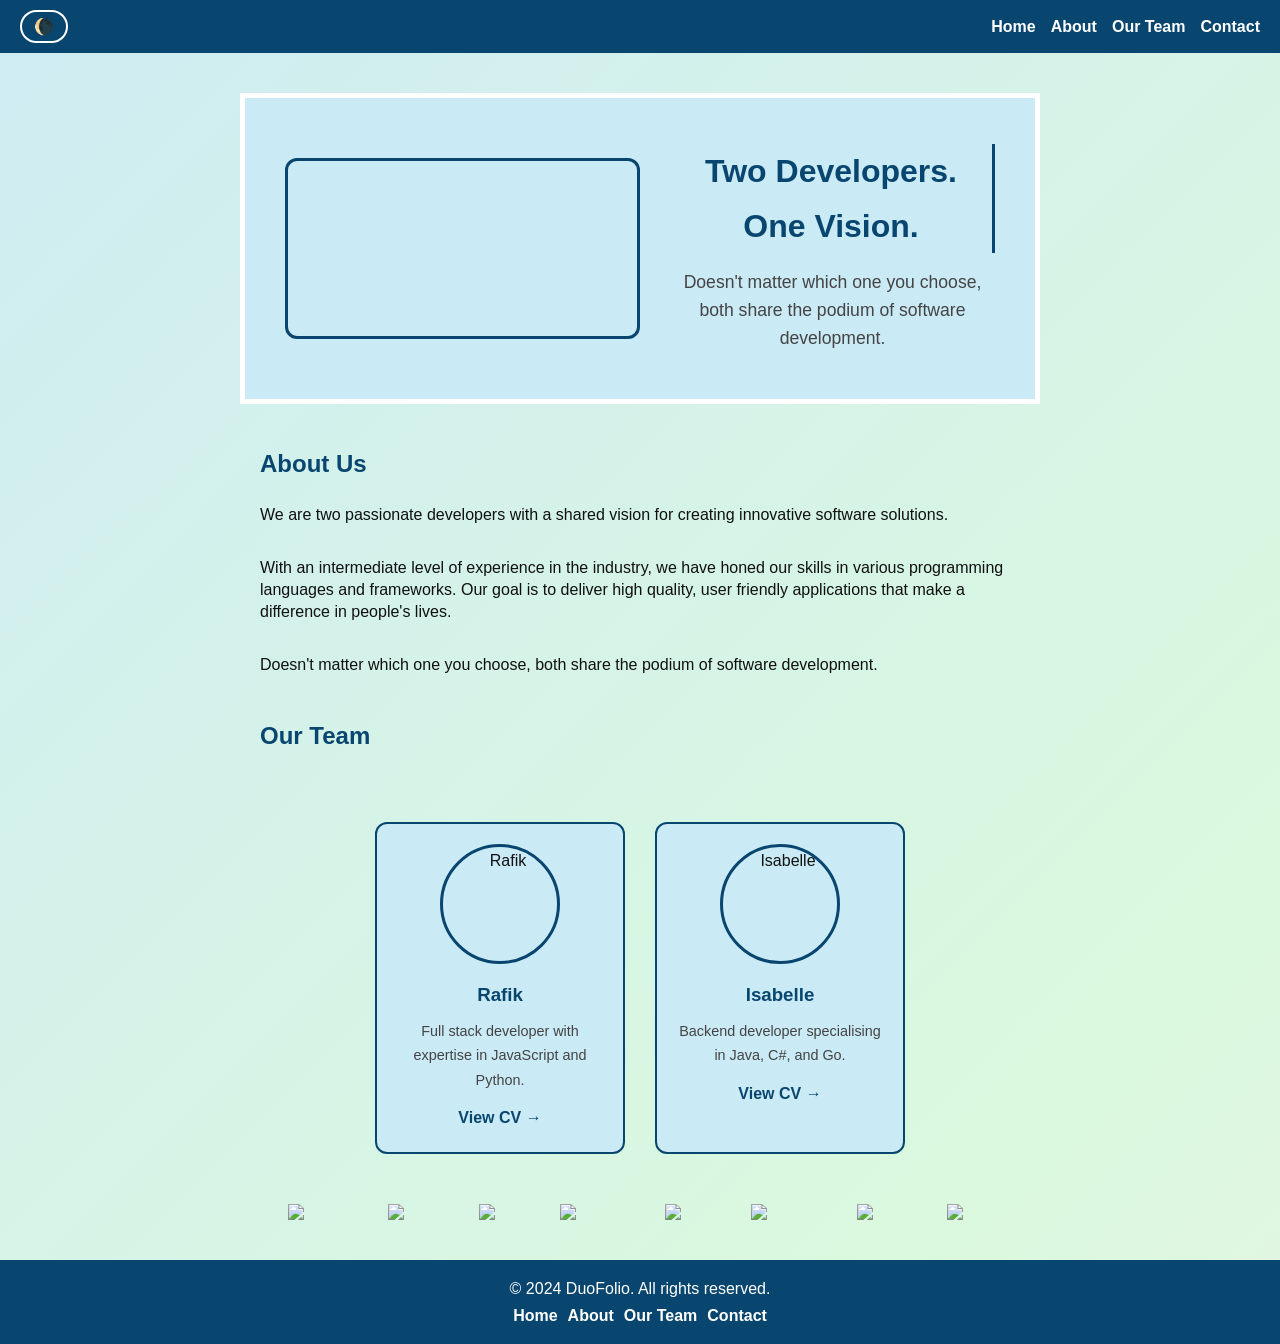
==== index.html @ 600b9bb2 "fixed layout issues" ====
<!DOCTYPE html>
<html lang="en">    
<head>
    <meta charset="UTF-8">
    <meta name="viewport" content="width=device-width, initial-scale=1.0">
    <title>"DuoFolio"</title>
    <link rel="stylesheet" href="assets\style.css">
    <script src="assets\script.js" defer></script>
</head>
<body>
    <header>
        <button id="themeButton" aria-label="Toggle Dark Mode"> 🌘</button>
        <nav>
            <ul>
                <li><a href="#hero" >Home</a></li>
                <li><a href="#about">About</a></li>
                <li><a href="#our-team">Our Team</a></li>
                <li><a href="duofolioCO@gmail.com">Contact</a></li>
            </ul>
        </nav>
    </header>
    <section id="hero">
    <video autoplay muted loop playsinline id="hero-video"> 
        <source src="assets/image/vecteezy_chatting-between-two-person-men-and-woman-animated-footage_46286512.mp4" type="video/mp4">
    </video>
    <div class="hero-content">
        <h1>Two Developers.<br> One Vision.</h1>
        <p>Doesn't matter which one you choose, both share the podium of software development.</p>
    </div>
</section>

    <section id="about">
        <h2>About Us</h2>
        <p>We are two passionate developers with a shared vision for creating innovative software solutions. </p>
        <p>With an intermediate level of experience in the industry, we have honed our skills in various programming languages and frameworks. Our goal is to deliver high quality, user friendly applications that make a difference in people's lives.</p>
        <p>Doesn't matter which one you choose, both share the podium of software development.</p>
    </div>
    </section>

   <section id="our-team">
    <h2>Our Team</h2>
    <div class="team-grid">
        <div class="team-card">
            <img src="assets/image/rafik_main.jpeg" alt="Rafik">
            <div class="team-info">
                <h3>Rafik</h3>
                <p>Full stack developer with expertise in JavaScript and Python.</p>
                <a href="cv-rafik.html">View CV →</a>
            </div>
        </div>
        <div class="team-card">
            <img src="assets/image/IMG_0426 2.JPG" alt="Isabelle">
            <div class="team-info">
                <h3>Isabelle</h3>
                <p>Backend developer specialising in Java, C#, and Go.</p>
                <a href="i_resume.html">View CV →</a>
            </div>
        </div>
    </div>
</section>
    <section id="background-animation">
        <div class="stars">
            <img src="assets/image/360_F_955940886_GfoYpchaBcF2rtXmcuvzsKQ4KvORqh4H-removebg-preview.png">
            <img src="assets/image/360_F_955940886_GfoYpchaBcF2rtXmcuvzsKQ4KvORqh4H-removebg-preview.png">
            <img src="assets/image/360_F_955940886_GfoYpchaBcF2rtXmcuvzsKQ4KvORqh4H-removebg-preview.png">
            <img src="assets/image/360_F_955940886_GfoYpchaBcF2rtXmcuvzsKQ4KvORqh4H-removebg-preview.png">
            <img src="assets/image/360_F_955940886_GfoYpchaBcF2rtXmcuvzsKQ4KvORqh4H-removebg-preview.png">
            <img src="assets/image/360_F_955940886_GfoYpchaBcF2rtXmcuvzsKQ4KvORqh4H-removebg-preview.png">
            <img src="assets/image/360_F_955940886_GfoYpchaBcF2rtXmcuvzsKQ4KvORqh4H-removebg-preview.png">
            <img src="assets/image/360_F_955940886_GfoYpchaBcF2rtXmcuvzsKQ4KvORqh4H-removebg-preview.png">
        </div>
    </section>
</body>
<footer>
    <p>&copy; 2024 DuoFolio. All rights reserved.</p>
    <nav>
            <ul>
                <li><a href="#hero" >Home</a></li>
                <li><a href="#about">About</a></li>
                <li><a href="#our-team">Our Team</a></li>
                <li><a href="contact.html">Contact</a></li>
            </ul>
        </nav>
    <p><span id="current-date"></span></p>
</footer>
</html>
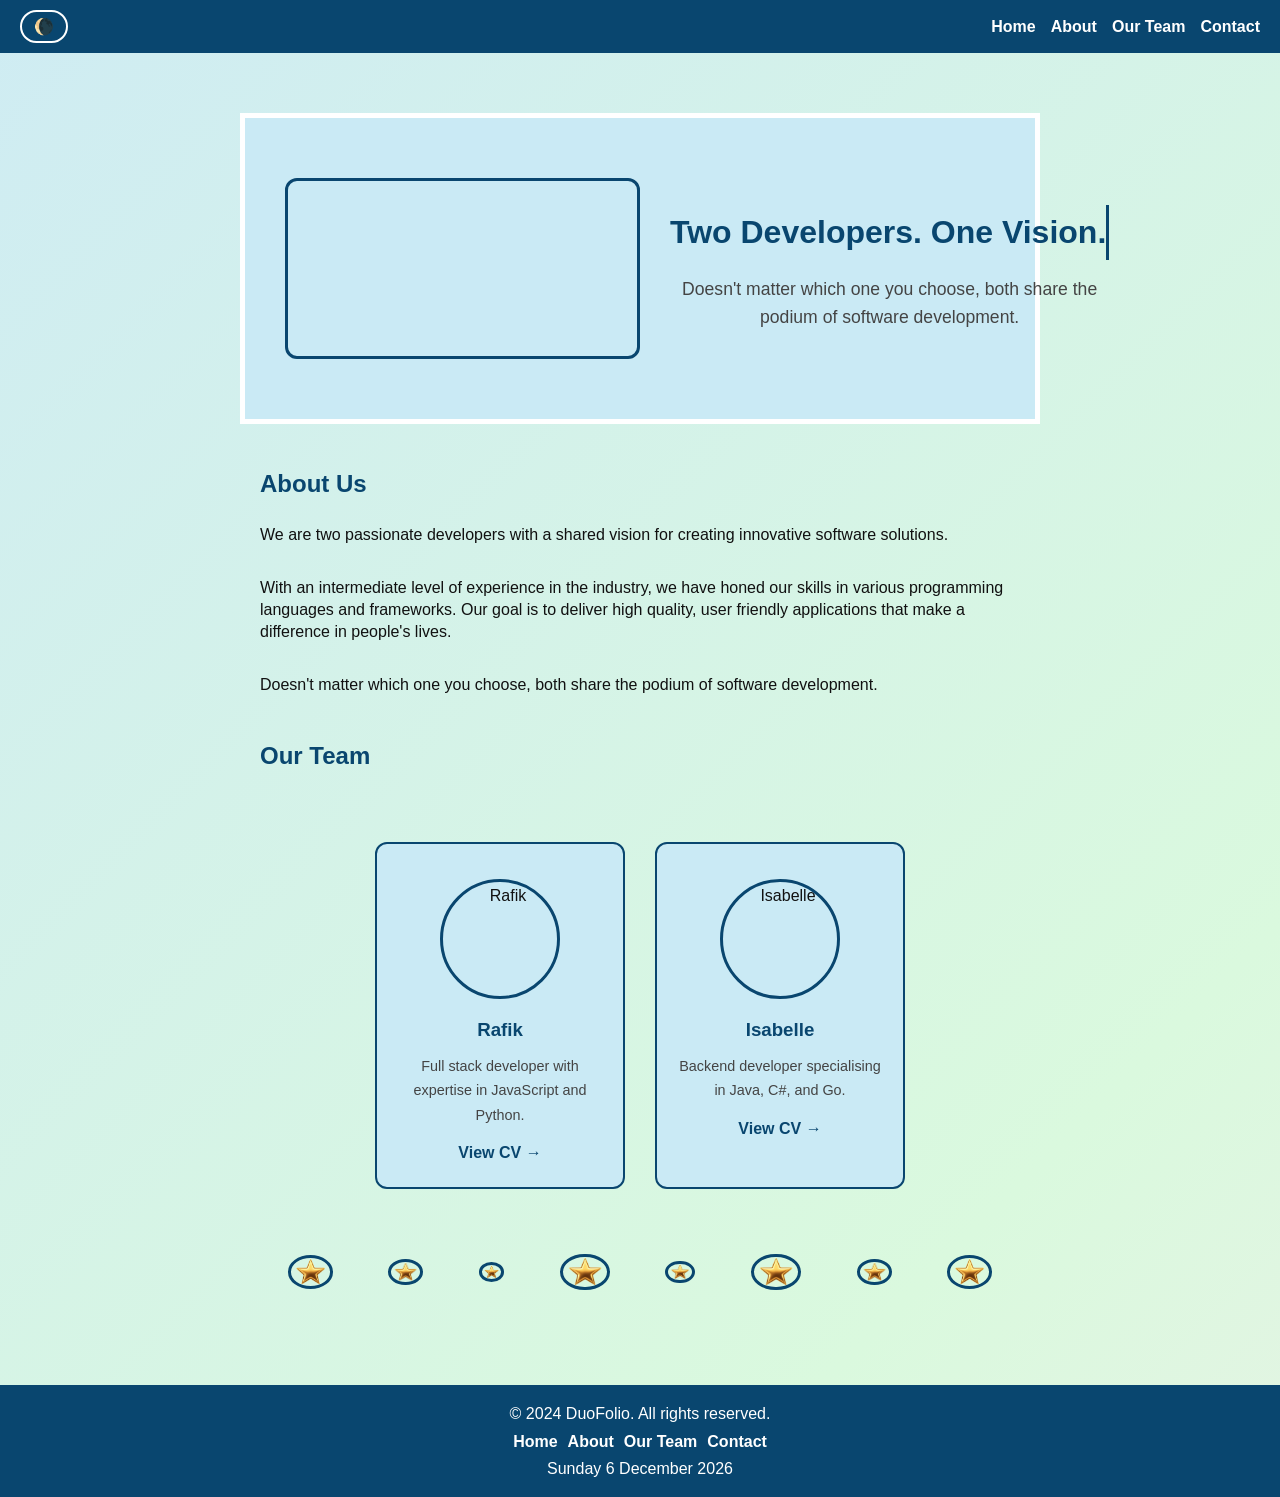
==== commit 2b34d096: "fixed structure and code issues" ====
--- a/index.html
+++ b/index.html
@@ -1,86 +1,47 @@
-<!DOCTYPE html>
-<html lang="en">    
-<head>
-    <meta charset="UTF-8">
-    <meta name="viewport" content="width=device-width, initial-scale=1.0">
-    <title>"DuoFolio"</title>
-    <link rel="stylesheet" href="assets\style.css">
-    <script src="assets\script.js" defer></script>
-</head>
-<body>
-    <header>
-        <button id="themeButton" aria-label="Toggle Dark Mode"> 🌘</button>
-        <nav>
-            <ul>
-                <li><a href="#hero" >Home</a></li>
-                <li><a href="#about">About</a></li>
-                <li><a href="#our-team">Our Team</a></li>
-                <li><a href="duofolioCO@gmail.com">Contact</a></li>
-            </ul>
-        </nav>
-    </header>
-    <section id="hero">
-    <video autoplay muted loop playsinline id="hero-video"> 
-        <source src="assets/image/vecteezy_chatting-between-two-person-men-and-woman-animated-footage_46286512.mp4" type="video/mp4">
-    </video>
-    <div class="hero-content">
-        <h1>Two Developers.<br> One Vision.</h1>
-        <p>Doesn't matter which one you choose, both share the podium of software development.</p>
-    </div>
-</section>
-
-    <section id="about">
-        <h2>About Us</h2>
-        <p>We are two passionate developers with a shared vision for creating innovative software solutions. </p>
-        <p>With an intermediate level of experience in the industry, we have honed our skills in various programming languages and frameworks. Our goal is to deliver high quality, user friendly applications that make a difference in people's lives.</p>
-        <p>Doesn't matter which one you choose, both share the podium of software development.</p>
-    </div>
-    </section>
-
-   <section id="our-team">
-    <h2>Our Team</h2>
-    <div class="team-grid">
-        <div class="team-card">
-            <img src="assets/image/rafik_main.jpeg" alt="Rafik">
-            <div class="team-info">
-                <h3>Rafik</h3>
-                <p>Full stack developer with expertise in JavaScript and Python.</p>
-                <a href="cv-rafik.html">View CV →</a>
-            </div>
-        </div>
-        <div class="team-card">
-            <img src="assets/image/IMG_0426 2.JPG" alt="Isabelle">
-            <div class="team-info">
-                <h3>Isabelle</h3>
-                <p>Backend developer specialising in Java, C#, and Go.</p>
-                <a href="i_resume.html">View CV →</a>
-            </div>
-        </div>
-    </div>
-</section>
-    <section id="background-animation">
-        <div class="stars">
-            <img src="assets/image/360_F_955940886_GfoYpchaBcF2rtXmcuvzsKQ4KvORqh4H-removebg-preview.png">
-            <img src="assets/image/360_F_955940886_GfoYpchaBcF2rtXmcuvzsKQ4KvORqh4H-removebg-preview.png">
-            <img src="assets/image/360_F_955940886_GfoYpchaBcF2rtXmcuvzsKQ4KvORqh4H-removebg-preview.png">
-            <img src="assets/image/360_F_955940886_GfoYpchaBcF2rtXmcuvzsKQ4KvORqh4H-removebg-preview.png">
-            <img src="assets/image/360_F_955940886_GfoYpchaBcF2rtXmcuvzsKQ4KvORqh4H-removebg-preview.png">
-            <img src="assets/image/360_F_955940886_GfoYpchaBcF2rtXmcuvzsKQ4KvORqh4H-removebg-preview.png">
-            <img src="assets/image/360_F_955940886_GfoYpchaBcF2rtXmcuvzsKQ4KvORqh4H-removebg-preview.png">
-            <img src="assets/image/360_F_955940886_GfoYpchaBcF2rtXmcuvzsKQ4KvORqh4H-removebg-preview.png">
-        </div>
-    </section>
-</body>
-<footer>
-    <p>&copy; 2024 DuoFolio. All rights reserved.</p>
-    <nav>
-            <ul>
-                <li><a href="#hero" >Home</a></li>
-                <li><a href="#about">About</a></li>
-                <li><a href="#our-team">Our Team</a></li>
-                <li><a href="contact.html">Contact</a></li>
-            </ul>
-        </nav>
-    <p><span id="current-date"></span></p>
-</footer>
-</html>+<!DOCTYPE html>
+<html lang="en">
+<head>
+    <meta charset="UTF-8">
+    <meta name="viewport" content="width=device-width, initial-scale=1.0">
+    <title>DuoFolio</title>
+    <link rel="stylesheet" href="assets/style.css">
+    <script src="app.js" defer></script>
+</head>
+<body data-page="index">
+    <header>
+        <button id="themeButton" aria-label="Toggle Dark Mode">🌘</button>
+        <nav>
+            <ul id="nav-list"></ul>
+        </nav>
+    </header>
+    <main>
+        <section id="hero">
+            <video autoplay muted loop playsinline id="hero-video">
+                <source src="assets/image/vecteezy_chatting-between-two-person-men-and-woman-animated-footage_46286512.mp4" type="video/mp4">
+            </video>
+            <div class="hero-content">
+                <h1 id="hero-title"></h1>
+                <p id="hero-description"></p>
+            </div>
+        </section>
+        <section id="about">
+            <h2 id="about-heading"></h2>
+            <div id="about-paragraphs"></div>
+        </section>
+        <section id="our-team">
+            <h2 id="our-team-heading"></h2>
+            <div class="team-grid" id="team-grid"></div>
+        </section>
+        <section id="background-animation">
+            <div class="stars" id="stars-container"></div>
+        </section>
+    </main>
+    <footer>
+        <p id="footer-text"></p>
+        <nav>
+            <ul id="footer-nav"></ul>
+        </nav>
+        <p><span id="current-date"></span></p>
+    </footer>
+</body>
+</html>
--- a/assets/style.css
+++ b/assets/style.css
@@ -0,0 +1,721 @@
+/* ===== VARIABLES ===== */
+:root {
+    --primary: rgb(9, 70, 111);
+    --light-blue: rgb(202, 234, 245);
+    --text: #111;
+    --bg: #f5f9fc;
+    --white: #fff;
+}
+
+/* ===== BASE ===== */
+* { margin: 0; padding: 0; box-sizing: border-box; }
+
+body { 
+    font-family: Arial, sans-serif;
+    line-height: 1.7;
+    background: linear-gradient(-45deg,#F6FFDC,#fbe7f1, #DAF9DE,#CFECF3);
+    background-size: 400%, 400%;
+    animation: change 15s ease infinite;
+    color: var(--text);
+}
+
+@keyframes change{
+    0%{
+        background-position: 0% 50%;
+    }
+    50%{
+        background-position: 100% 50%;
+    }
+    100%{
+        background-position: 0% 50%;
+    }
+}
+
+/* ===== DARK MODE ===== */
+body.dark-mode { 
+    background: linear-gradient(-45deg,#232F72,#111844, #242B64, #1D546C);
+    background-size: 400%, 400%;
+    animation: change 15s ease infinite; ;
+    color: #e0e0e0 ; 
+}
+body.dark-mode header { background-color: #1e1e1e; }
+body.dark-mode .section-toggle { color: #e0e0e0 }
+
+/* ===== HEADER & NAV ===== */
+header {
+    background-color: var(--primary);
+    color: var(--white);
+    padding: 10px 20px;
+    display: flex;
+    align-items: center;
+    justify-content: space-between;
+}
+nav ul { list-style: none; display: flex; gap: 15px; }
+nav ul li a {
+    color: var(--white);
+    text-decoration: none;
+    font-weight: bold;
+}
+nav ul li a:hover { text-decoration: underline; }
+
+/* ===== THEME BUTTON ===== */
+#themeButton {
+    background: none;
+    border: 2px solid var(--white);
+    color: var(--white);
+    border-radius: 20px;
+    padding: 5px 12px;
+    cursor: pointer;
+    font-size: 1rem;
+}
+
+/* ===== SECTIONS ===== */
+section {
+    margin: 20px auto;
+    max-width: 800px;
+    padding: 0 20px;
+}
+
+/* ===== ACCORDION ===== */
+.section-toggle {
+    width: 100%;
+    background-color: var(--primary);
+    color: var(--white);
+    border: none;
+    padding: 12px 15px;
+    font-size: 1.1rem;
+    font-weight: bold;
+    text-align: left;
+    cursor: pointer;
+    border-radius: 6px;
+    margin-bottom: 5px;
+}
+.section-toggle:hover { background-color: rgb(13,95,150); }
+
+.cv-content {
+    background-color: var(--light-blue);
+    border: 2px solid var(--primary);
+    border-radius: 0 0 6px 6px;
+    padding: 15px;
+}
+.cv-content h2 { color: var(--primary); margin-bottom: 10px; }
+.cv-content ul { padding-left: 20px; line-height: 1.8; }
+
+.hidden { display: none; }
+
+.arrow {
+    display: inline-block;
+    transition: transform 0.3s ease;
+    float: right;
+}
+.rotated { transform: rotate(180deg); }
+
+/* ===== FOOTER ===== */
+footer {
+    background-color: var(--primary);
+    color: var(--white);
+    text-align: center;
+    padding: 15px;
+    margin-top: 40px;
+}
+footer nav ul { justify-content: center; flex-wrap: wrap; gap: 10px; }
+
+
+/* ===== HERO (CV PAGE) ===== */
+hero, #hero {
+    display: flex;
+    flex-direction: column;
+    align-items: center;
+    text-align: center;
+    padding: 10px 0px;
+    background-color: var(--light-blue);
+    border: 5px solid white;
+}
+hero h1, #hero h1 {
+    display: flex;
+    align-items: center;
+    gap: 15px;
+    font-size: 2rem;
+}
+hero img, #hero img {
+    width: 130px;
+    height: 160px;
+    border-radius: 50%;
+    object-fit: cover;
+    border: 3px solid var(--primary);
+}
+hero p, #hero p {
+    max-width: 600px;
+    margin-top: 10px;
+    color: #444;
+}
+
+/* ===== MAIN PAGE — VIDEO & IMAGES ===== */
+video {
+    display: block;
+    margin: 20px auto;
+    max-width: 500px;
+    width: 100%;
+    border-radius: 12px;
+    border: 3px solid var(--primary);
+}
+main img {
+    display: block;
+    margin: 15px auto;
+    max-width: 200px;
+    width: 100%;
+    border-radius: 50%;
+    object-fit: cover;
+    border: 3px solid var(--primary);
+}
+
+/* star floating animation */
+.stars img{
+    width: 50px;
+    animation: stars 5s linear infinite;
+}
+
+.stars {
+    width: 100%;
+    display: flex;
+    align-items: center;
+    justify-content: space-around;
+    position:relative;
+    bottom:0;
+}
+
+
+@keyframes stars{
+    0%{
+        transform: translateY(0);
+        opacity: 0;
+    }
+    50%{
+        
+        opacity: 1;
+    }
+    70%{
+        
+        opacity: 1;
+    }
+    100%{
+        transform: translateY(-80vh);
+        opacity: 0;
+    }
+}
+
+.stars img:nth-child(1){
+    animation-delay: 1s;
+    width: 45px;
+}
+.stars img:nth-child(2){
+    animation-delay: 0.2s;
+    width: 35px;
+}
+.stars img:nth-child(3){
+    animation-delay: 0.8s;
+    width: 25px;
+}
+.stars img:nth-child(4){
+    animation-delay: 0.3s;
+}
+.stars img:nth-child(5){
+    animation-delay: 0.7s;
+    width: 30px;
+}
+.stars img:nth-child(6){
+    animation-delay: 1.3s;
+}
+.stars img:nth-child(7){
+    animation-delay: 0.3s;
+    width: 35px;
+}
+.stars img:nth-child(8){
+    animation-delay: 1.5s;
+    width: 45px;
+}
+
+/* ===== TEAM SECTION — name + image side by side ===== */
+.team-member {
+    display: flex;
+    align-items: center;
+    gap: 20px;
+    margin: 20px auto;
+    max-width: 600px;
+    padding: 15px;
+    background-color: var(--light-blue);
+    border-radius: 10px;
+    border: 2px solid var(--primary);
+}
+.team-member img {
+    width: 80px;
+    height: 80px;
+    border-radius: 50%;
+    object-fit: cover;
+    border: 3px solid var(--primary);
+    margin: 0;
+}
+
+/* ===== GENERAL LAYOUT ===== */
+main {
+    max-width: 900px;
+    margin: 0 auto;
+    padding: 20px;
+}
+h1, h2, h3 {
+    color: var(--primary);
+}
+
+/* ===== DARK MODE FIXES ===== */
+body.dark-mode {
+    background-color: #1a1a2e;
+    color: #e0e0e0;
+}
+body.dark-mode h1,
+body.dark-mode h2,
+body.dark-mode h3 {
+    color: var(--light-blue);
+}
+body.dark-mode hero,
+body.dark-mode #hero {
+    background-color: #16213e;
+}
+body.dark-mode hero p,
+body.dark-mode #hero p {
+    color: #b0b0b0;
+}
+body.dark-mode .cv-content {
+    background-color: #16213e;
+    border-color: var(--light-blue);
+    color: #e0e0e0;
+}
+body.dark-mode .section-toggle {
+    background-color: #0d3b6e;
+}
+body.dark-mode .team-member {
+    background-color: #16213e;
+    border-color: var(--light-blue);
+}
+body.dark-mode video {
+    border-color: var(--light-blue);
+}
+body.dark-mode main img {
+    border-color: var(--light-blue);
+}
+/* ===== HERO WITH BACKGROUND VIDEO ===== */
+#hero {
+    display: flex;
+    flex-direction: row;
+    align-items: center;
+    gap: 30px;
+    padding: 40px;
+    margin-top: 40px;
+    background-color: var(--light-blue);
+    width: 100%;
+    box-sizing: border-box;
+}
+
+#hero-video {
+    width: 50%;
+    max-height: 400px;
+    object-fit: cover;
+    border-radius: 12px;
+    border: 3px solid var(--primary);
+    flex-shrink: 0;
+}
+
+.hero-content {
+    flex: 1;
+    color: var(--primary);
+}
+
+.hero-content h1 {
+    font-size: 2rem;
+    color: var(--primary);
+    margin-bottom: 15px;
+    border-right: 3px solid;
+    /* type-writer effect */
+    width: 100%;
+    white-space: nowrap;
+    overflow: hidden;
+    animation:
+        typing 5.5s,
+        cursor 0.7s step-end infinite alternate;
+    justify-content: center;
+}
+
+/* cursor blinking */
+@keyframes cursor{
+    50% {border-color: transparent}
+}
+
+/* typing effect */
+@keyframes typing{
+    from {width:0}
+}
+
+.hero-content p {
+    font-size: 1.1rem;
+    line-height: 1.6;
+    color: #333;
+}
+
+/* about */
+#about h2{
+    margin-top: 40px;
+}
+
+#about p{
+    margin-top: 20px;
+    margin-bottom: 30px;
+    line-height: 1.4;
+}
+
+/* Dark mode */
+body.dark-mode #hero {
+    background-color: #16213e;
+}
+body.dark-mode .hero-content h1,
+body.dark-mode .hero-content p {
+    color: #e0e0e0;
+}
+
+/* ===== TEAM SECTION ===== */
+.team-grid {
+    display: flex;
+    gap: 30px;
+    justify-content: center;
+    flex-wrap: wrap;
+    padding: 30px 0;
+}
+
+.team-card {
+    display: flex;
+    flex-direction: column;
+    margin-top: 35px;
+    align-items: center;
+    text-align: center;
+    background-color: var(--light-blue);
+    border: 2px solid var(--primary);
+    border-radius: 12px;
+    padding: 20px;
+    width: 250px;
+    transition: transform 0.2s ease, box-shadow 0.2s ease;
+}
+
+.team-card:hover {
+    transform: translateY(-5px);
+    box-shadow: 0 8px 20px rgba(9, 70, 111, 0.2);
+}
+
+.team-card img {
+    width: 120px;
+    height: 120px;
+    border-radius: 50%;
+    object-fit: cover;
+    object-position: top;
+    border: 3px solid var(--primary);
+    margin-bottom: 15px;
+}
+
+.team-card h3 {
+    color: var(--primary);
+    margin-bottom: 8px;
+}
+
+.team-card p {
+    font-size: 0.9rem;
+    color: #444;
+    margin-bottom: 12px;
+}
+
+.team-card a {
+    color: var(--primary);
+    font-weight: bold;
+    text-decoration: none;
+}
+.team-card a:hover { text-decoration: underline; }
+
+#our-team h2{
+    margin-top: 40px;
+}
+
+/* Dark mode */
+body.dark-mode .team-card {
+    background-color: #16213e;
+    border-color: var(--light-blue);
+}
+body.dark-mode .team-card h3,
+body.dark-mode .team-card a { color: var(--light-blue); }
+body.dark-mode .team-card p { color: #b0b0b0; }
+
+
+/* ISABELLE'S CV */
+
+/* HEADER */
+.myDiv{
+            margin-top: 40px;
+            height: 60px;
+            background-color: rgb(7, 44, 96);
+            display: flex;
+            justify-content: center;
+            align-items: center;
+            font-size:20px;
+        }
+
+.myDiv h2{
+    color:white;
+}
+
+/* CAROUSEL EFFECT */
+.carousel {
+    margin: 0 auto;
+    margin-top: 45px;
+    padding: 5px 0;
+    max-width: 150%;
+    overflow: hidden;
+    display: flex;
+}
+.carousel:-webkit-scrollbar{
+    display: none;
+}
+.group {
+    display: flex;
+    flex: 0 0 100%;
+    padding-right:10px;
+    will-change: transform;
+    animation: scrolling 8s linear infinite;
+}
+.card {
+    width: 100%;
+    padding: 25px;
+    font-size: 25px;
+    border-radius: 24px;
+    justify-content: center;
+    align-items: center;
+    min-height: 80px;
+}
+
+@keyframes scrolling{
+    0%{
+       transform: translateX(0);
+    }
+    100%{
+         transform: translateX(-100%);
+    }
+}
+
+
+/* BASIC LAYOUT */
+html{
+    scroll-behavior: smooth;
+}
+
+
+/* NAV BAR IN ABOUT ME */
+a {
+    color:rgb(31, 118, 17);
+    text-decoration: none;
+}
+
+
+/* SECTION1: ABOUT ME */
+.cont1{
+    display: flex;
+    flex-wrap: wrap;
+    margin: 60px auto;
+    margin-top: 0px;
+    padding: 40px;
+    border-radius:5%;
+    background-color: #fcecec;
+    border-style:inset;
+    border-color:rgb(10, 41, 213);
+    align-items: center;
+    max-width: 1200px;
+    flex: 5;
+}
+
+.intro-section{
+    display: flex;
+    flex-direction: row;
+    justify-content: space-between;
+    align-items: center;
+    padding: 50px;
+    margin: 50px auto;
+    margin-top:5px;
+    margin-bottom: 5px;
+    gap: 40px;
+    max-width: 1200px;
+}
+
+.intro-section .text{
+    flex: 5;
+}
+
+.intro-section .text p{
+    margin-top: 25px;
+    font-size: 17px;
+    color:#111;
+}
+
+.intro-section .text h2{
+    font-size: 50px;
+    color: rgb(9, 70, 111);
+}
+
+.intro-section .text .links{
+    margin-top: 30px;
+    color: black;
+}
+
+.intro-section .text .links a{
+    display: inline-block;
+    padding: 10px 10px;
+    margin-right: 5px;
+    margin-bottom: 10px;
+    transition: 0.1s;
+}
+
+.intro-section .text .links a:hover{
+    color: var(--text-color);
+    border:2px solid var(--text-color);
+}
+
+.intro-section .photo{
+    flex: 2;  
+}
+
+.intro-section .photo img{
+    width: 100%;
+    max-width: 300px;
+    border-radius: 90%;
+    border-style:solid;
+    border-color:rgb(0, 0, 0);
+    margin: 60px auto;
+}
+
+/* SECTION 2: SKILLS */
+.skills-section{
+    padding: 10px;
+    margin-top:0px;
+    margin-bottom: 30px;
+    width: 100%;
+}
+
+.skills-section h2{
+    text-align: center;
+    font-size:30px;
+    color: rgb(9, 70, 111);
+}
+
+
+.container {
+    display: flex;
+    flex-wrap: nowrap;
+    width: 100%;
+    align-items:stretch;
+    margin: auto;
+    padding: 45px 35px;
+    margin-top: 10px;
+    background-color: #e8fefa;
+    border-radius:30px;
+    height: 400px;
+    max-width: 1400px;
+    color: black
+}
+.container div{
+    display: flex;
+    width: 95%;
+    flex-direction: column;
+    background-color: white;
+    border: 2px solid black;
+    border-radius: 5px;
+    margin: 12px;
+    padding: 25px 15px;
+    font-size: 16px;
+    text-align: center;
+    align-items: center;
+    line-height: 1.5;
+    flex: 1 1 0px;
+}
+
+/* SECTION 3: EXPERIENCE */
+.experience-section {
+    padding:20px auto;
+    margin:40px auto;
+    margin-top: 80px;
+    max-width: 1135px;
+    text-align: center;
+}
+
+.experience-section h2{
+    text-align: center;
+    font-size:30px;
+}
+
+.experience-section p{
+    margin-top: 20px;
+    text-align: left;
+    font-size: 17px;
+    line-height: 1.5;
+}
+
+/*SECTION 4: CONTACT */
+.contact-section{
+    padding: 0 50px;
+    margin: 20px auto;
+    margin-top: 100px;
+    margin-bottom: 50px;
+    max-width: 1200px;
+}
+
+.contact-section h2 {
+    font-size: 30px;
+}
+
+.contact-section p{
+    font-size: 17px;
+    line-height: 2;
+}
+
+.contact-section .info {
+    display: flex;
+    flex-wrap: wrap;
+    justify-content: center;
+    gap: 50px;
+}
+
+.contact-section .info .text{
+    flex: 3; 
+    margin-top:10px;
+}
+
+.contact-section .info form{
+    flex: 3; 
+    display: flex;
+    flex-direction: column;
+    gap:5px;
+
+}
+
+@media (max-width: 600px){
+    /*NAVBAR */
+    nav{
+        padding: 0 20px;
+
+    }
+
+    nav .right a{
+        font-size:22px;
+    }
+
+    nav .right a:last-child{
+        color: var(--text-color);
+        background-color: transparent;
+        padding: 0;
+    }
+
+    nav .right a span {
+        display: none
+    }
+}
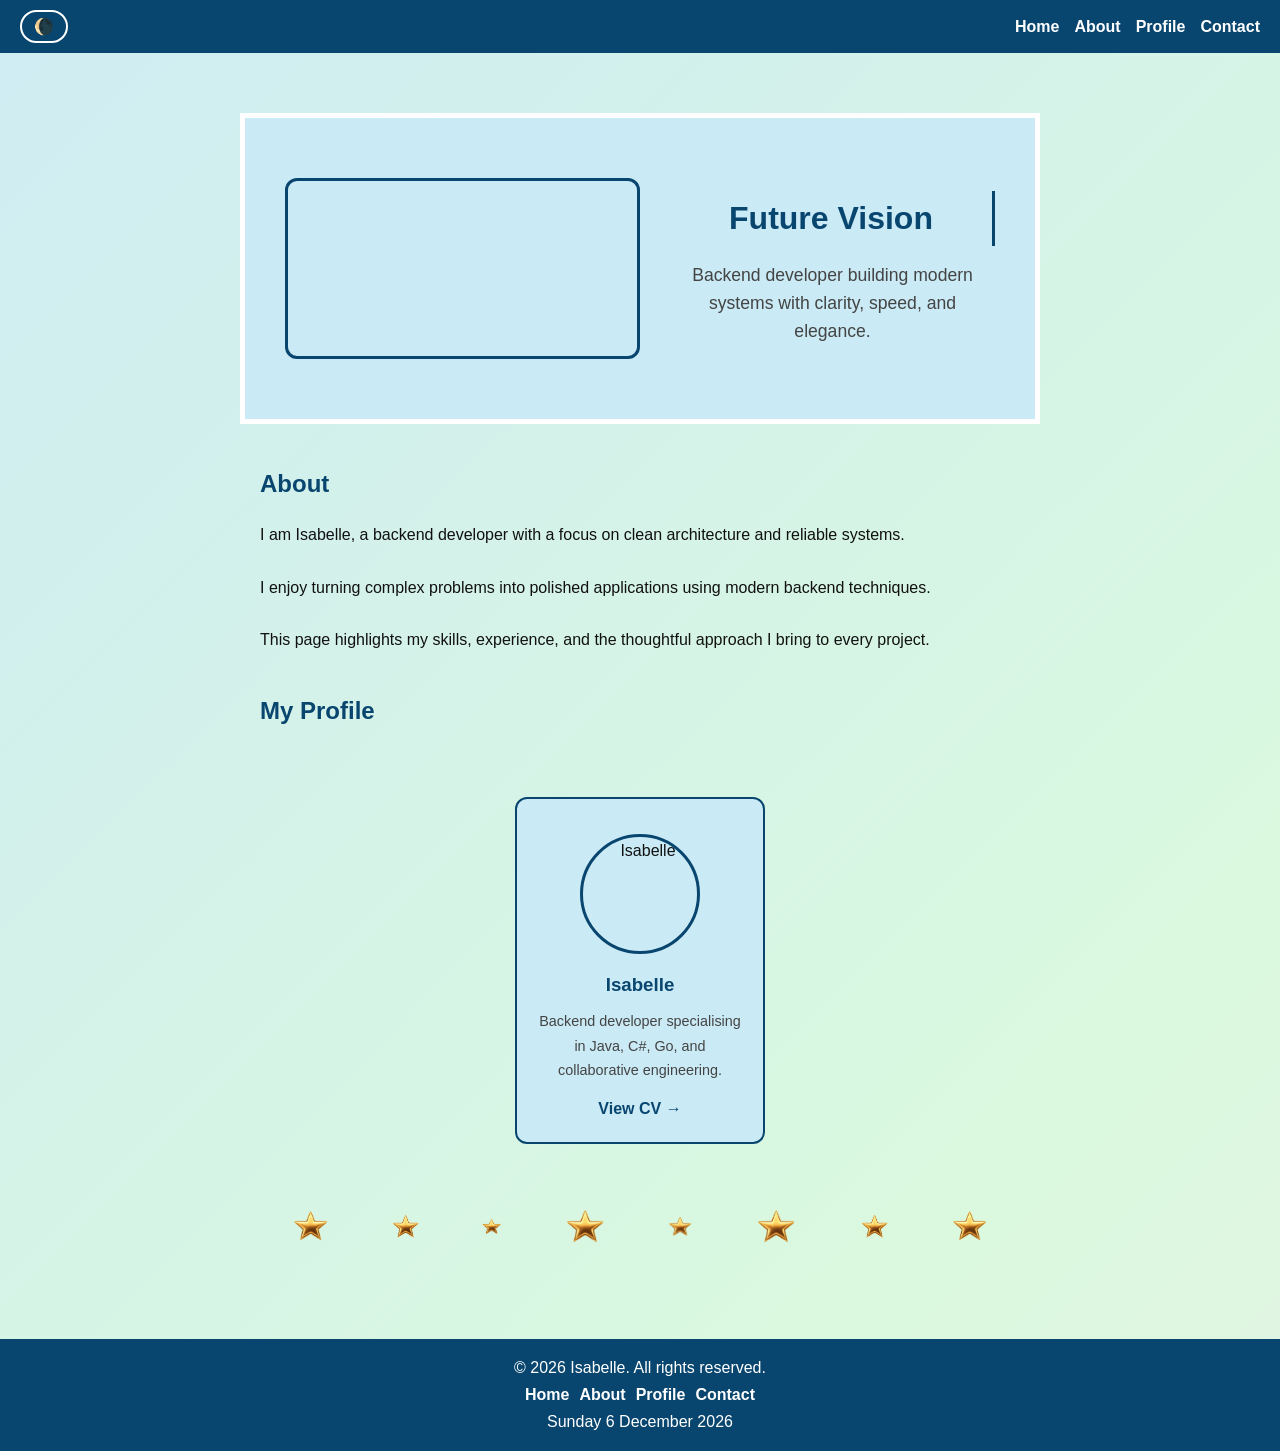
==== commit d735f1fc: "resolve coding issues with copilot" ====
--- a/index.html
+++ b/index.html
@@ -3,8 +3,8 @@
 <head>
     <meta charset="UTF-8">
     <meta name="viewport" content="width=device-width, initial-scale=1.0">
-    <title>DuoFolio</title>
-    <link rel="stylesheet" href="assets/style.css">
+    <title>Isabelle Portfolio</title>
+    <link rel="stylesheet" href="style.css">
     <script src="app.js" defer></script>
 </head>
 <body data-page="index">
--- a/style.css
+++ b/style.css
@@ -0,0 +1,724 @@
+/* ===== VARIABLES ===== */
+:root {
+    --primary: rgb(9, 70, 111);
+    --light-blue: rgb(202, 234, 245);
+    --text: #111;
+    --bg: #f5f9fc;
+    --white: #fff;
+}
+
+/* ===== BASE ===== */
+* { margin: 0; padding: 0; box-sizing: border-box; }
+
+body { 
+    font-family: Arial, sans-serif;
+    line-height: 1.7;
+    background: linear-gradient(-45deg,#F6FFDC,#fbe7f1, #DAF9DE,#CFECF3);
+    background-size: 400%, 400%;
+    animation: change 15s ease infinite;
+    color: var(--text);
+}
+
+@keyframes change{
+    0%{
+        background-position: 0% 50%;
+    }
+    50%{
+        background-position: 100% 50%;
+    }
+    100%{
+        background-position: 0% 50%;
+    }
+}
+
+/* ===== DARK MODE ===== */
+body.dark-mode { 
+    background: linear-gradient(-45deg,#232F72,#111844, #242B64, #1D546C);
+    background-size: 400%, 400%;
+    animation: change 15s ease infinite; ;
+    color: #e0e0e0 ; 
+}
+body.dark-mode header { background-color: #1e1e1e; }
+body.dark-mode .section-toggle { color: #e0e0e0 }
+
+/* ===== HEADER & NAV ===== */
+header {
+    background-color: var(--primary);
+    color: var(--white);
+    padding: 10px 20px;
+    display: flex;
+    align-items: center;
+    justify-content: space-between;
+}
+nav ul { list-style: none; display: flex; gap: 15px; }
+nav ul li a {
+    color: var(--white);
+    text-decoration: none;
+    font-weight: bold;
+}
+nav ul li a:hover { text-decoration: underline; }
+
+/* ===== THEME BUTTON ===== */
+#themeButton {
+    background: none;
+    border: 2px solid var(--white);
+    color: var(--white);
+    border-radius: 20px;
+    padding: 5px 12px;
+    cursor: pointer;
+    font-size: 1rem;
+}
+
+/* ===== SECTIONS ===== */
+section {
+    margin: 20px auto;
+    max-width: 800px;
+    padding: 0 20px;
+}
+
+/* ===== ACCORDION ===== */
+.section-toggle {
+    width: 100%;
+    background-color: var(--primary);
+    color: var(--white);
+    border: none;
+    padding: 12px 15px;
+    font-size: 1.1rem;
+    font-weight: bold;
+    text-align: left;
+    cursor: pointer;
+    border-radius: 6px;
+    margin-bottom: 5px;
+}
+.section-toggle:hover { background-color: rgb(13,95,150); }
+
+.cv-content {
+    background-color: var(--light-blue);
+    border: 2px solid var(--primary);
+    border-radius: 0 0 6px 6px;
+    padding: 15px;
+}
+.cv-content h2 { color: var(--primary); margin-bottom: 10px; }
+.cv-content ul { padding-left: 20px; line-height: 1.8; }
+
+.hidden { display: none; }
+
+.arrow {
+    display: inline-block;
+    transition: transform 0.3s ease;
+    float: right;
+}
+.rotated { transform: rotate(180deg); }
+
+/* ===== FOOTER ===== */
+footer {
+    background-color: var(--primary);
+    color: var(--white);
+    text-align: center;
+    padding: 15px;
+    margin-top: 40px;
+}
+footer nav ul { justify-content: center; flex-wrap: wrap; gap: 10px; }
+
+
+/* ===== HERO (CV PAGE) ===== */
+hero, #hero {
+    display: flex;
+    flex-direction: column;
+    align-items: center;
+    text-align: center;
+    padding: 10px 0px;
+    background-color: var(--light-blue);
+    border: 5px solid white;
+}
+hero h1, #hero h1 {
+    display: flex;
+    align-items: center;
+    gap: 15px;
+    font-size: 2rem;
+}
+hero img, #hero img {
+    width: 130px;
+    height: 160px;
+    border-radius: 50%;
+    object-fit: cover;
+    border: 3px solid var(--primary);
+}
+hero p, #hero p {
+    max-width: 600px;
+    margin-top: 10px;
+    color: #444;
+}
+
+/* ===== MAIN PAGE — VIDEO & IMAGES ===== */
+video {
+    display: block;
+    margin: 20px auto;
+    max-width: 500px;
+    width: 100%;
+    border-radius: 12px;
+    border: 3px solid var(--primary);
+}
+main img {
+    display: block;
+    margin: 15px auto;
+    max-width: 200px;
+    width: 100%;
+    border-radius: 50%;
+    object-fit: cover;
+    border: 3px solid var(--primary);
+}
+
+/* star floating animation */
+.stars img{
+    width: 50px;
+    animation: stars 5s linear infinite;
+    border: none;
+    background: transparent;
+    box-shadow: none;
+}
+
+.stars {
+    width: 100%;
+    display: flex;
+    align-items: center;
+    justify-content: space-around;
+    position:relative;
+    bottom:0;
+}
+
+
+@keyframes stars{
+    0%{
+        transform: translateY(0);
+        opacity: 0;
+    }
+    50%{
+        
+        opacity: 1;
+    }
+    70%{
+        
+        opacity: 1;
+    }
+    100%{
+        transform: translateY(-80vh);
+        opacity: 0;
+    }
+}
+
+.stars img:nth-child(1){
+    animation-delay: 1s;
+    width: 45px;
+}
+.stars img:nth-child(2){
+    animation-delay: 0.2s;
+    width: 35px;
+}
+.stars img:nth-child(3){
+    animation-delay: 0.8s;
+    width: 25px;
+}
+.stars img:nth-child(4){
+    animation-delay: 0.3s;
+}
+.stars img:nth-child(5){
+    animation-delay: 0.7s;
+    width: 30px;
+}
+.stars img:nth-child(6){
+    animation-delay: 1.3s;
+}
+.stars img:nth-child(7){
+    animation-delay: 0.3s;
+    width: 35px;
+}
+.stars img:nth-child(8){
+    animation-delay: 1.5s;
+    width: 45px;
+}
+
+/* ===== TEAM SECTION — name + image side by side ===== */
+.team-member {
+    display: flex;
+    align-items: center;
+    gap: 20px;
+    margin: 20px auto;
+    max-width: 600px;
+    padding: 15px;
+    background-color: var(--light-blue);
+    border-radius: 10px;
+    border: 2px solid var(--primary);
+}
+.team-member img {
+    width: 80px;
+    height: 80px;
+    border-radius: 50%;
+    object-fit: cover;
+    border: 3px solid var(--primary);
+    margin: 0;
+}
+
+/* ===== GENERAL LAYOUT ===== */
+main {
+    max-width: 900px;
+    margin: 0 auto;
+    padding: 20px;
+}
+h1, h2, h3 {
+    color: var(--primary);
+}
+
+/* ===== DARK MODE FIXES ===== */
+body.dark-mode {
+    background-color: #1a1a2e;
+    color: #e0e0e0;
+}
+body.dark-mode h1,
+body.dark-mode h2,
+body.dark-mode h3 {
+    color: var(--light-blue);
+}
+body.dark-mode hero,
+body.dark-mode #hero {
+    background-color: #16213e;
+}
+body.dark-mode hero p,
+body.dark-mode #hero p {
+    color: #b0b0b0;
+}
+body.dark-mode .cv-content {
+    background-color: #16213e;
+    border-color: var(--light-blue);
+    color: #e0e0e0;
+}
+body.dark-mode .section-toggle {
+    background-color: #0d3b6e;
+}
+body.dark-mode .team-member {
+    background-color: #16213e;
+    border-color: var(--light-blue);
+}
+body.dark-mode video {
+    border-color: var(--light-blue);
+}
+body.dark-mode main img {
+    border-color: var(--light-blue);
+}
+/* ===== HERO WITH BACKGROUND VIDEO ===== */
+#hero {
+    display: flex;
+    flex-direction: row;
+    align-items: center;
+    gap: 30px;
+    padding: 40px;
+    margin-top: 40px;
+    background-color: var(--light-blue);
+    width: 100%;
+    box-sizing: border-box;
+}
+
+#hero-video {
+    width: 50%;
+    max-height: 400px;
+    object-fit: cover;
+    border-radius: 12px;
+    border: 3px solid var(--primary);
+    flex-shrink: 0;
+}
+
+.hero-content {
+    flex: 1;
+    color: var(--primary);
+}
+
+.hero-content h1 {
+    font-size: 2rem;
+    color: var(--primary);
+    margin-bottom: 15px;
+    border-right: 3px solid;
+    /* type-writer effect */
+    width: 100%;
+    white-space: nowrap;
+    overflow: hidden;
+    animation:
+        typing 5.5s,
+        cursor 0.7s step-end infinite alternate;
+    justify-content: center;
+}
+
+/* cursor blinking */
+@keyframes cursor{
+    50% {border-color: transparent}
+}
+
+/* typing effect */
+@keyframes typing{
+    from {width:0}
+}
+
+.hero-content p {
+    font-size: 1.1rem;
+    line-height: 1.6;
+    color: #333;
+}
+
+/* about */
+#about h2{
+    margin-top: 40px;
+}
+
+#about p{
+    margin-top: 20px;
+    margin-bottom: 30px;
+    line-height: 1.4;
+}
+
+/* Dark mode */
+body.dark-mode #hero {
+    background-color: #16213e;
+}
+body.dark-mode .hero-content h1,
+body.dark-mode .hero-content p {
+    color: #e0e0e0;
+}
+
+/* ===== TEAM SECTION ===== */
+.team-grid {
+    display: flex;
+    gap: 30px;
+    justify-content: center;
+    flex-wrap: wrap;
+    padding: 30px 0;
+}
+
+.team-card {
+    display: flex;
+    flex-direction: column;
+    margin-top: 35px;
+    align-items: center;
+    text-align: center;
+    background-color: var(--light-blue);
+    border: 2px solid var(--primary);
+    border-radius: 12px;
+    padding: 20px;
+    width: 250px;
+    transition: transform 0.2s ease, box-shadow 0.2s ease;
+}
+
+.team-card:hover {
+    transform: translateY(-5px);
+    box-shadow: 0 8px 20px rgba(9, 70, 111, 0.2);
+}
+
+.team-card img {
+    width: 120px;
+    height: 120px;
+    border-radius: 50%;
+    object-fit: cover;
+    object-position: top;
+    border: 3px solid var(--primary);
+    margin-bottom: 15px;
+}
+
+.team-card h3 {
+    color: var(--primary);
+    margin-bottom: 8px;
+}
+
+.team-card p {
+    font-size: 0.9rem;
+    color: #444;
+    margin-bottom: 12px;
+}
+
+.team-card a {
+    color: var(--primary);
+    font-weight: bold;
+    text-decoration: none;
+}
+.team-card a:hover { text-decoration: underline; }
+
+#our-team h2{
+    margin-top: 40px;
+}
+
+/* Dark mode */
+body.dark-mode .team-card {
+    background-color: #16213e;
+    border-color: var(--light-blue);
+}
+body.dark-mode .team-card h3,
+body.dark-mode .team-card a { color: var(--light-blue); }
+body.dark-mode .team-card p { color: #b0b0b0; }
+
+
+/* ISABELLE'S CV */
+
+/* HEADER */
+.myDiv{
+            margin-top: 40px;
+            height: 60px;
+            background-color: rgb(7, 44, 96);
+            display: flex;
+            justify-content: center;
+            align-items: center;
+            font-size:20px;
+        }
+
+.myDiv h2{
+    color:white;
+}
+
+/* CAROUSEL EFFECT */
+.carousel {
+    margin: 0 auto;
+    margin-top: 45px;
+    padding: 5px 0;
+    max-width: 150%;
+    overflow: hidden;
+    display: flex;
+}
+.carousel:-webkit-scrollbar{
+    display: none;
+}
+.group {
+    display: flex;
+    flex: 0 0 100%;
+    padding-right:10px;
+    will-change: transform;
+    animation: scrolling 8s linear infinite;
+}
+.card {
+    width: 100%;
+    padding: 25px;
+    font-size: 25px;
+    border-radius: 24px;
+    justify-content: center;
+    align-items: center;
+    min-height: 80px;
+}
+
+@keyframes scrolling{
+    0%{
+       transform: translateX(0);
+    }
+    100%{
+         transform: translateX(-100%);
+    }
+}
+
+
+/* BASIC LAYOUT */
+html{
+    scroll-behavior: smooth;
+}
+
+
+/* NAV BAR IN ABOUT ME */
+a {
+    color:rgb(31, 118, 17);
+    text-decoration: none;
+}
+
+
+/* SECTION1: ABOUT ME */
+.cont1{
+    display: flex;
+    flex-wrap: wrap;
+    margin: 60px auto;
+    margin-top: 0px;
+    padding: 40px;
+    border-radius:5%;
+    background-color: #fcecec;
+    border-style:inset;
+    border-color:rgb(10, 41, 213);
+    align-items: center;
+    max-width: 1200px;
+    flex: 5;
+}
+
+.intro-section{
+    display: flex;
+    flex-direction: row;
+    justify-content: space-between;
+    align-items: center;
+    padding: 50px;
+    margin: 50px auto;
+    margin-top:5px;
+    margin-bottom: 5px;
+    gap: 40px;
+    max-width: 1200px;
+}
+
+.intro-section .text{
+    flex: 5;
+}
+
+.intro-section .text p{
+    margin-top: 25px;
+    font-size: 17px;
+    color:#111;
+}
+
+.intro-section .text h2{
+    font-size: 50px;
+    color: rgb(9, 70, 111);
+}
+
+.intro-section .text .links{
+    margin-top: 30px;
+    color: black;
+}
+
+.intro-section .text .links a{
+    display: inline-block;
+    padding: 10px 10px;
+    margin-right: 5px;
+    margin-bottom: 10px;
+    transition: 0.1s;
+}
+
+.intro-section .text .links a:hover{
+    color: var(--text-color);
+    border:2px solid var(--text-color);
+}
+
+.intro-section .photo{
+    flex: 2;  
+}
+
+.intro-section .photo img{
+    width: 100%;
+    max-width: 300px;
+    border-radius: 90%;
+    border-style:solid;
+    border-color:rgb(0, 0, 0);
+    margin: 60px auto;
+}
+
+/* SECTION 2: SKILLS */
+.skills-section{
+    padding: 10px;
+    margin-top:0px;
+    margin-bottom: 30px;
+    width: 100%;
+}
+
+.skills-section h2{
+    text-align: center;
+    font-size:30px;
+    color: rgb(9, 70, 111);
+}
+
+
+.container {
+    display: flex;
+    flex-wrap: nowrap;
+    width: 100%;
+    align-items:stretch;
+    margin: auto;
+    padding: 45px 35px;
+    margin-top: 10px;
+    background-color: #e8fefa;
+    border-radius:30px;
+    height: 400px;
+    max-width: 1400px;
+    color: black
+}
+.container div{
+    display: flex;
+    width: 95%;
+    flex-direction: column;
+    background-color: white;
+    border: 2px solid black;
+    border-radius: 5px;
+    margin: 12px;
+    padding: 25px 15px;
+    font-size: 16px;
+    text-align: center;
+    align-items: center;
+    line-height: 1.5;
+    flex: 1 1 0px;
+}
+
+/* SECTION 3: EXPERIENCE */
+.experience-section {
+    padding:20px auto;
+    margin:40px auto;
+    margin-top: 80px;
+    max-width: 1135px;
+    text-align: center;
+}
+
+.experience-section h2{
+    text-align: center;
+    font-size:30px;
+}
+
+.experience-section p{
+    margin-top: 20px;
+    text-align: left;
+    font-size: 17px;
+    line-height: 1.5;
+}
+
+/*SECTION 4: CONTACT */
+.contact-section{
+    padding: 0 50px;
+    margin: 20px auto;
+    margin-top: 100px;
+    margin-bottom: 50px;
+    max-width: 1200px;
+}
+
+.contact-section h2 {
+    font-size: 30px;
+}
+
+.contact-section p{
+    font-size: 17px;
+    line-height: 2;
+}
+
+.contact-section .info {
+    display: flex;
+    flex-wrap: wrap;
+    justify-content: center;
+    gap: 50px;
+}
+
+.contact-section .info .text{
+    flex: 3; 
+    margin-top:10px;
+}
+
+.contact-section .info form{
+    flex: 3; 
+    display: flex;
+    flex-direction: column;
+    gap:5px;
+
+}
+
+@media (max-width: 600px){
+    /*NAVBAR */
+    nav{
+        padding: 0 20px;
+
+    }
+
+    nav .right a{
+        font-size:22px;
+    }
+
+    nav .right a:last-child{
+        color: var(--text-color);
+        background-color: transparent;
+        padding: 0;
+    }
+
+    nav .right a span {
+        display: none
+    }
+}
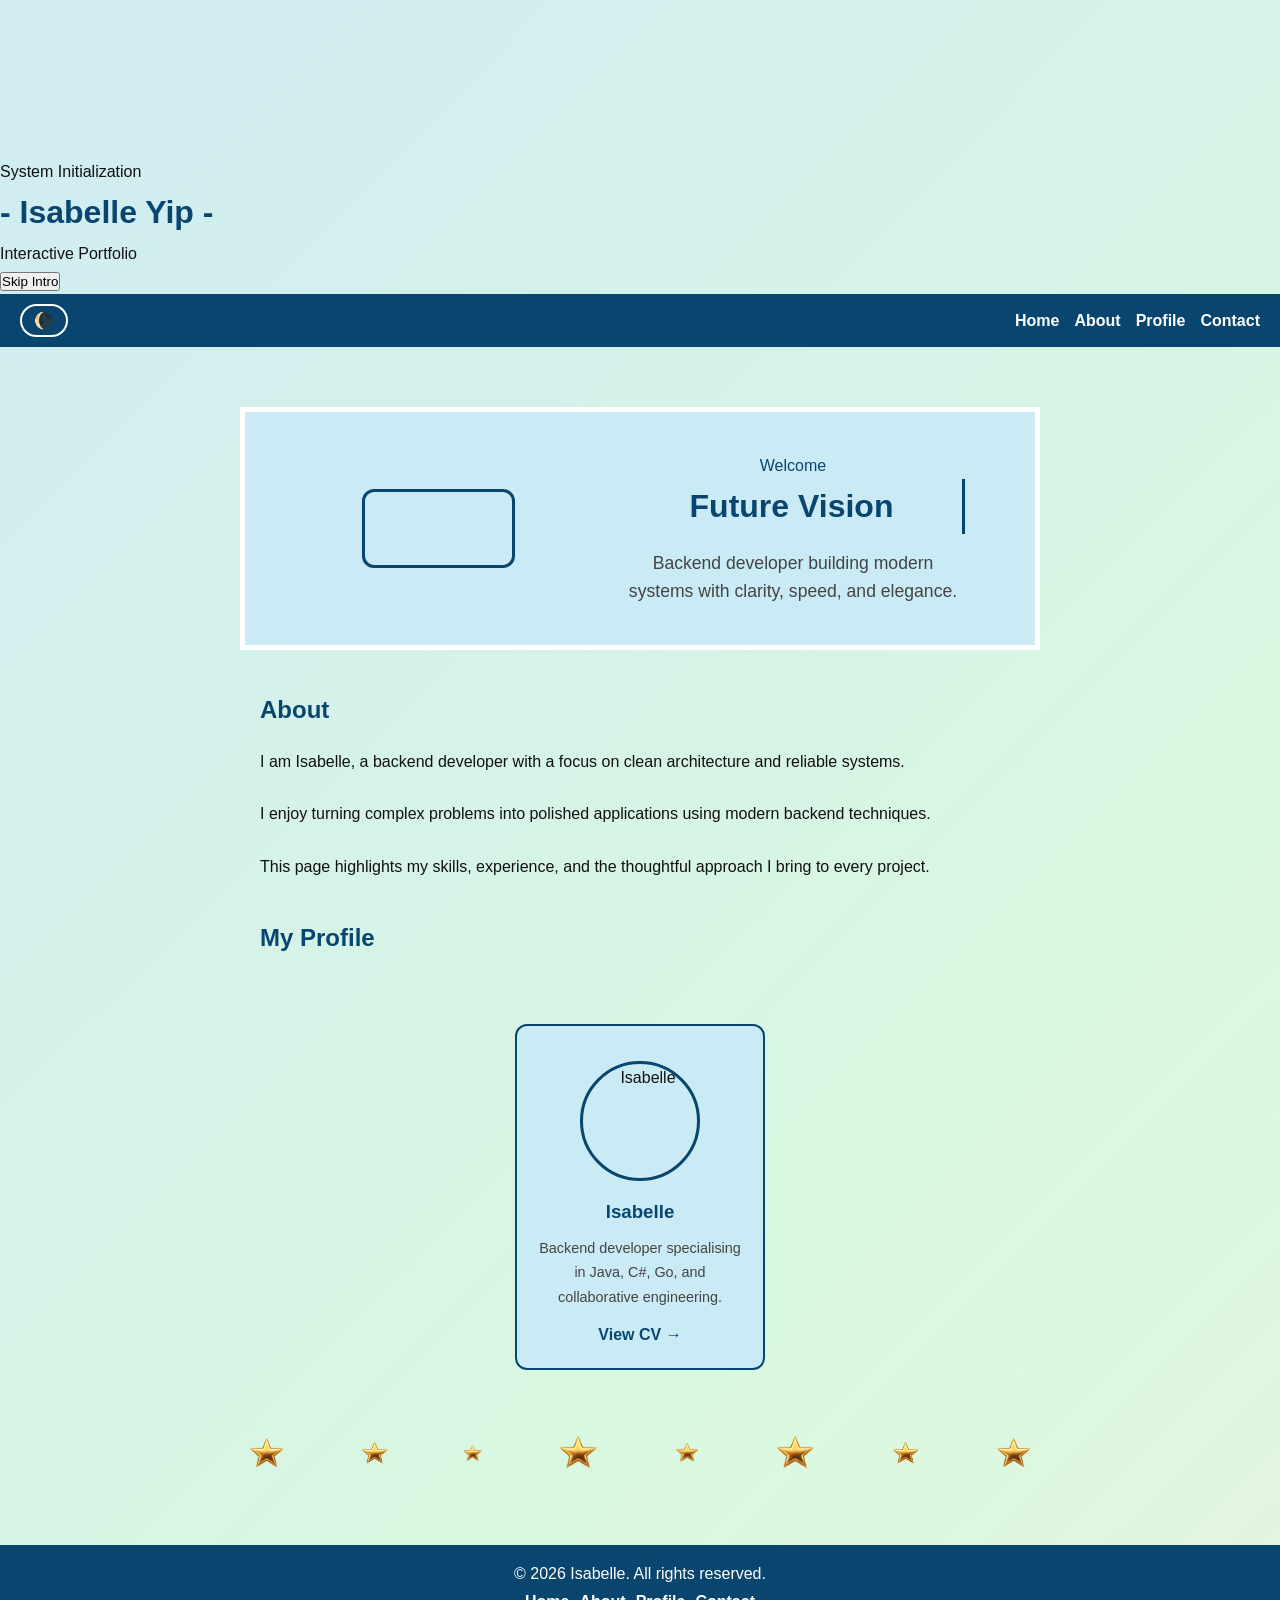
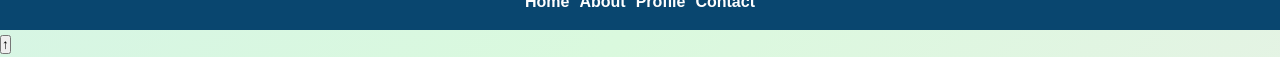
==== commit 10e8f9fa: "new features added: countdown landing page, layout, a nd overall aesthetic." ====
--- a/index.html
+++ b/index.html
@@ -3,45 +3,88 @@
 <head>
     <meta charset="UTF-8">
     <meta name="viewport" content="width=device-width, initial-scale=1.0">
-    <title>Isabelle Portfolio</title>
     <link rel="stylesheet" href="style.css">
+    <link rel="stylesheet" href="https://cdnjs.cloudflare.com/ajax/libs/font-awesome/7.0.1/css/all.min.css" integrity="sha512-2SwdPD6INVrV/lHTZbO2nodKhrnDdJK9/kg2XD1r9uGqPo1cUbujc+IYdlYdEErWNu69gVcYgdxlmVmzTWnetw==" crossorigin="anonymous" referrerpolicy="no-referrer" />
+    <!-- The shared app.js powers both pages -->
     <script src="app.js" defer></script>
+    <title>Isabelle Yip | Portfolio</title>
 </head>
 <body data-page="index">
+
+    <!-- THE LANDING PAGE OVERLAY -->
+    <div id="landing-overlay">
+        <canvas id="vortex-canvas"></canvas>
+        <div class="landing-content">
+            <div class="landing-eyebrow" data-intro>System Initialization</div>
+            <h1 class="landing-name" data-intro>- Isabelle Yip -</h1>
+            <div class="landing-tagline" data-intro>Interactive Portfolio</div>
+            <div class="countdown" id="countdown"></div>
+            <div class="landing-status" id="landingStatus"></div>
+        </div>
+        <button class="skip-btn" id="skipIntro">Skip Intro</button>
+    </div>
+
+    <!-- GLOBAL UI ELEMENTS -->
+    <div id="scroll-progress" aria-hidden="true"></div>
+    <div id="cursor-glow" aria-hidden="true"></div>
+
     <header>
         <button id="themeButton" aria-label="Toggle Dark Mode">🌘</button>
         <nav>
             <ul id="nav-list"></ul>
         </nav>
     </header>
+
     <main>
-        <section id="hero">
-            <video autoplay muted loop playsinline id="hero-video">
-                <source src="assets/image/vecteezy_chatting-between-two-person-men-and-woman-animated-footage_46286512.mp4" type="video/mp4">
-            </video>
+        <!-- HERO SECTION -->
+        <section id="hero" data-reveal="up">
+            <div class="hero-media">
+                <div class="hero-media-veil"></div>
+                <video id="hero-video" autoplay loop muted playsinline>
+                    <!-- Update with your actual video asset path -->
+                    <source src="assets/video/bg-video.mp4" type="video/mp4">
+                </video>
+            </div>
             <div class="hero-content">
+                <span class="hero-eyebrow">Welcome</span>
                 <h1 id="hero-title"></h1>
                 <p id="hero-description"></p>
             </div>
+            <div class="scroll-cue">
+                <div class="scroll-cue-mouse">
+                    <div class="scroll-cue-dot"></div>
+                </div>
+            </div>
         </section>
-        <section id="about">
+
+        <!-- ABOUT SECTION -->
+        <!-- CHANGE: Added an interactive constellation canvas + magnetic hover playground the visitor can play with. -->
+        <!-- ABOUT SECTION: Replaces the old interactive canvas with a static, tech-themed terminal -->
+
+        <section id="about" data-reveal="up">
             <h2 id="about-heading"></h2>
             <div id="about-paragraphs"></div>
         </section>
-        <section id="our-team">
+               
+
+        <!-- TEAM SECTION -->
+        <section id="our-team" data-reveal="up">
             <h2 id="our-team-heading"></h2>
-            <div class="team-grid" id="team-grid"></div>
+            <div class="team-grid" id="team-grid" data-reveal-group></div>
         </section>
-        <section id="background-animation">
-            <div class="stars" id="stars-container"></div>
-        </section>
+
+        <!-- BACKGROUND STARS ANIMATION -->
+        <div class="stars" id="stars-container" aria-hidden="true"></div>
     </main>
+
     <footer>
         <p id="footer-text"></p>
         <nav>
             <ul id="footer-nav"></ul>
         </nav>
-        <p><span id="current-date"></span></p>
     </footer>
+
+    <button id="backToTop" aria-label="Back to top">↑</button>
+
 </body>
 </html>
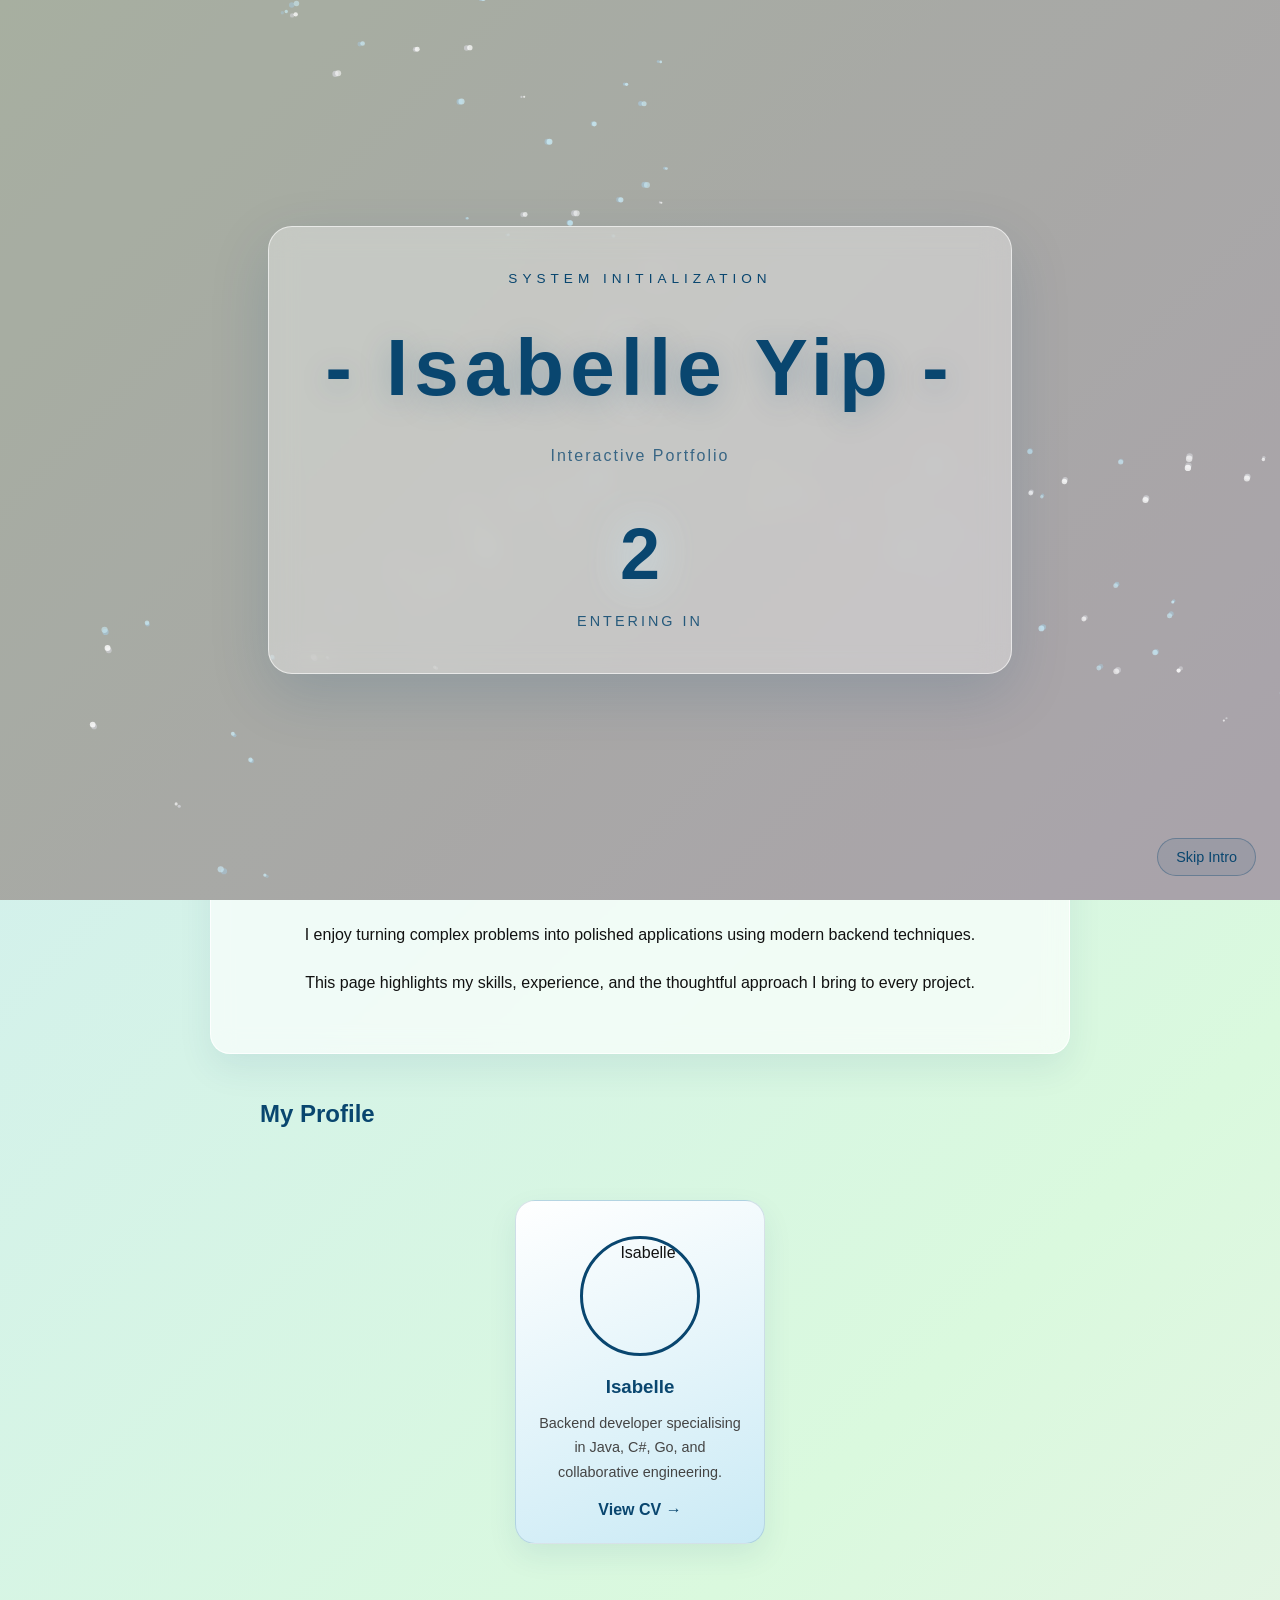
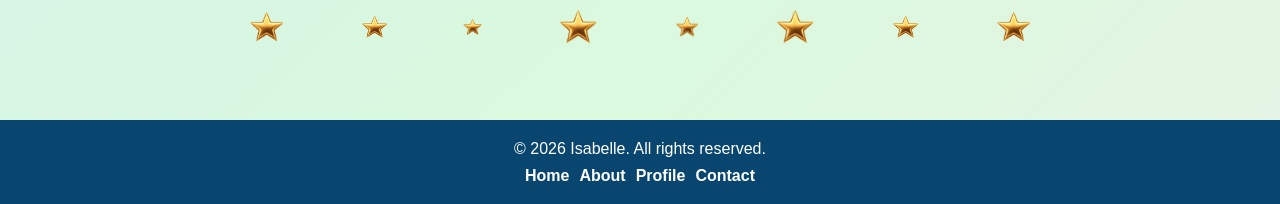
==== commit 475b6c5b: "delete unnecessary codes and add comments" ====
--- a/index.html
+++ b/index.html
@@ -5,13 +5,12 @@
     <meta name="viewport" content="width=device-width, initial-scale=1.0">
     <link rel="stylesheet" href="style.css">
     <link rel="stylesheet" href="https://cdnjs.cloudflare.com/ajax/libs/font-awesome/7.0.1/css/all.min.css" integrity="sha512-2SwdPD6INVrV/lHTZbO2nodKhrnDdJK9/kg2XD1r9uGqPo1cUbujc+IYdlYdEErWNu69gVcYgdxlmVmzTWnetw==" crossorigin="anonymous" referrerpolicy="no-referrer" />
-    <!-- The shared app.js powers both pages -->
     <script src="app.js" defer></script>
     <title>Isabelle Yip | Portfolio</title>
 </head>
 <body data-page="index">
 
-    <!-- THE LANDING PAGE OVERLAY -->
+    <!-- NEW: THE COUNTDOWN LANDING PAGE OVERLAY -->
     <div id="landing-overlay">
         <canvas id="vortex-canvas"></canvas>
         <div class="landing-content">
@@ -24,7 +23,7 @@
         <button class="skip-btn" id="skipIntro">Skip Intro</button>
     </div>
 
-    <!-- GLOBAL UI ELEMENTS -->
+    <!-- NEW: GLOBAL UI ELEMENTS SUCH AS SMOOTH SCROLL & GLOWING CURSOR-->
     <div id="scroll-progress" aria-hidden="true"></div>
     <div id="cursor-glow" aria-hidden="true"></div>
 
@@ -41,8 +40,7 @@
             <div class="hero-media">
                 <div class="hero-media-veil"></div>
                 <video id="hero-video" autoplay loop muted playsinline>
-                    <!-- Update with your actual video asset path -->
-                    <source src="assets/video/bg-video.mp4" type="video/mp4">
+                    <source src="assets/image/vecteezy_chatting-between-two-person-men-and-woman-animated-footage_46286512.mp4" type="video/mp4">
                 </video>
             </div>
             <div class="hero-content">
@@ -58,9 +56,7 @@
         </section>
 
         <!-- ABOUT SECTION -->
-        <!-- CHANGE: Added an interactive constellation canvas + magnetic hover playground the visitor can play with. -->
-        <!-- ABOUT SECTION: Replaces the old interactive canvas with a static, tech-themed terminal -->
-
+        <!-- NEW: CLEANER LAYOUT -->
         <section id="about" data-reveal="up">
             <h2 id="about-heading"></h2>
             <div id="about-paragraphs"></div>
@@ -83,7 +79,8 @@
             <ul id="footer-nav"></ul>
         </nav>
     </footer>
-
+    
+    <!-- NEW: BACK TO TOP BUTTON -->
     <button id="backToTop" aria-label="Back to top">↑</button>
 
 </body>
--- a/style.css
+++ b/style.css
@@ -20,15 +20,9 @@
 }
 
 @keyframes change{
-    0%{
-        background-position: 0% 50%;
-    }
-    50%{
-        background-position: 100% 50%;
-    }
-    100%{
-        background-position: 0% 50%;
-    }
+    0%{ background-position: 0% 50%; }
+    50%{ background-position: 100% 50%; }
+    100%{ background-position: 0% 50%; }
 }
 
 /* ===== DARK MODE ===== */
@@ -106,7 +100,6 @@
 .arrow {
     display: inline-block;
     transition: transform 0.3s ease;
-    float: right;
 }
 .rotated { transform: rotate(180deg); }
 
@@ -189,54 +182,20 @@
 
 
 @keyframes stars{
-    0%{
-        transform: translateY(0);
-        opacity: 0;
-    }
-    50%{
-        
-        opacity: 1;
-    }
-    70%{
-        
-        opacity: 1;
-    }
-    100%{
-        transform: translateY(-80vh);
-        opacity: 0;
-    }
-}
-
-.stars img:nth-child(1){
-    animation-delay: 1s;
-    width: 45px;
-}
-.stars img:nth-child(2){
-    animation-delay: 0.2s;
-    width: 35px;
-}
-.stars img:nth-child(3){
-    animation-delay: 0.8s;
-    width: 25px;
-}
-.stars img:nth-child(4){
-    animation-delay: 0.3s;
-}
-.stars img:nth-child(5){
-    animation-delay: 0.7s;
-    width: 30px;
-}
-.stars img:nth-child(6){
-    animation-delay: 1.3s;
-}
-.stars img:nth-child(7){
-    animation-delay: 0.3s;
-    width: 35px;
-}
-.stars img:nth-child(8){
-    animation-delay: 1.5s;
-    width: 45px;
-}
+    0%{ transform: translateY(0); opacity: 0; }
+    50%{ opacity: 1; }
+    70%{ opacity: 1; }
+    100%{ transform: translateY(-80vh); opacity: 0; }
+}
+
+.stars img:nth-child(1){ animation-delay: 1s; width: 45px; }
+.stars img:nth-child(2){ animation-delay: 0.2s; width: 35px; }
+.stars img:nth-child(3){ animation-delay: 0.8s; width: 25px; }
+.stars img:nth-child(4){ animation-delay: 0.3s; }
+.stars img:nth-child(5){ animation-delay: 0.7s; width: 30px; }
+.stars img:nth-child(6){ animation-delay: 1.3s; }
+.stars img:nth-child(7){ animation-delay: 0.3s; width: 35px; }
+.stars img:nth-child(8){ animation-delay: 1.5s; width: 45px; }
 
 /* ===== TEAM SECTION — name + image side by side ===== */
 .team-member {
@@ -265,48 +224,22 @@
     margin: 0 auto;
     padding: 20px;
 }
-h1, h2, h3 {
-    color: var(--primary);
-}
-
-/* ===== DARK MODE FIXES ===== */
-body.dark-mode {
-    background-color: #1a1a2e;
-    color: #e0e0e0;
-}
-body.dark-mode h1,
-body.dark-mode h2,
-body.dark-mode h3 {
-    color: var(--light-blue);
-}
-body.dark-mode hero,
-body.dark-mode #hero {
-    background-color: #16213e;
-}
-body.dark-mode hero p,
-body.dark-mode #hero p {
-    color: #b0b0b0;
-}
-body.dark-mode .cv-content {
-    background-color: #16213e;
-    border-color: var(--light-blue);
-    color: #e0e0e0;
-}
-body.dark-mode .section-toggle {
-    background-color: #0d3b6e;
-}
-body.dark-mode .team-member {
-    background-color: #16213e;
-    border-color: var(--light-blue);
-}
-body.dark-mode video {
-    border-color: var(--light-blue);
-}
-body.dark-mode main img {
-    border-color: var(--light-blue);
-}
-/* ===== HERO WITH BACKGROUND VIDEO ===== */
+h1, h2, h3 { color: var(--primary); }
+
+/* ===== NEW: DARK MODE FIXES ===== */
+body.dark-mode { background-color: #1a1a2e; color: #e0e0e0; }
+body.dark-mode h1, body.dark-mode h2, body.dark-mode h3 { color: var(--light-blue); }
+body.dark-mode hero, body.dark-mode #hero { background-color: #16213e; }
+body.dark-mode hero p, body.dark-mode #hero p { color: #b0b0b0; }
+body.dark-mode .cv-content { background-color: #16213e; border-color: var(--light-blue); color: #e0e0e0; }
+body.dark-mode .section-toggle { background-color: #0d3b6e; }
+body.dark-mode .team-member { background-color: #16213e; border-color: var(--light-blue); }
+body.dark-mode video { border-color: var(--light-blue); }
+body.dark-mode main img { border-color: var(--light-blue); }
+
+/* ===== NEW: HERO WITH BACKGROUND VIDEO (BORDER CHANGED) ===== */
 #hero {
+    position: relative;
     display: flex;
     flex-direction: row;
     align-items: center;
@@ -316,20 +249,58 @@
     background-color: var(--light-blue);
     width: 100%;
     box-sizing: border-box;
+    overflow: hidden;
+    min-height: 60vh;
+}
+
+.hero-media {
+    position: relative;
+    width: 50%;
+    flex-shrink: 0;
+    height: 400px;
+    border-radius: 12px;
+    overflow: hidden;
+    border: 3px solid var(--primary);
+    will-change: transform;
+    animation: hero-media-intro 1.4s cubic-bezier(0.22, 1, 0.36, 1) both;
 }
 
 #hero-video {
-    width: 50%;
-    max-height: 400px;
+    width: 100%;
+    height: 100%;
     object-fit: cover;
-    border-radius: 12px;
-    border: 3px solid var(--primary);
-    flex-shrink: 0;
+    display: block;
+}
+
+.hero-media-veil {
+    position: absolute;
+    inset: 0;
+    background: linear-gradient(180deg, rgba(9, 70, 111, 0.05) 0%, rgba(9, 70, 111, 0.35) 100%);
+    pointer-events: none;
+}
+
+@keyframes hero-media-intro {
+    from { opacity: 0; transform: scale(1.15); filter: blur(6px); }
+    to { opacity: 1; transform: scale(1); filter: blur(0); }
 }
 
 .hero-content {
     flex: 1;
     color: var(--primary);
+}
+
+.hero-eyebrow {
+    display: inline-block;
+    font-size: 0.8rem;
+    font-weight: bold;
+    letter-spacing: 3px;
+    text-transform: uppercase;
+    color: var(--primary);
+    opacity: 0.75;
+    margin-bottom: 10px;
+    padding: 4px 12px;
+    border: 1px solid var(--primary);
+    border-radius: 20px;
 }
 
 .hero-content h1 {
@@ -337,25 +308,58 @@
     color: var(--primary);
     margin-bottom: 15px;
     border-right: 3px solid;
-    /* type-writer effect */
     width: 100%;
     white-space: nowrap;
     overflow: hidden;
-    animation:
-        typing 5.5s,
-        cursor 0.7s step-end infinite alternate;
+    animation: typing 5.5s, cursor 0.7s step-end infinite alternate;
     justify-content: center;
 }
 
+/* ==== NEW: Scroll cue arrow at the base of the hero === */
+.scroll-cue {
+    position: absolute;
+    left: 50%;
+    bottom: 18px;
+    transform: translateX(-50%);
+    display: flex;
+    align-items: center;
+    justify-content: center;
+    z-index: 2;
+}
+
+.scroll-cue-mouse {
+    width: 26px;
+    height: 42px;
+    border: 2px solid var(--primary);
+    border-radius: 14px;
+    display: flex;
+    justify-content: center;
+    padding-top: 6px;
+}
+
+.scroll-cue-dot {
+    width: 4px;
+    height: 8px;
+    border-radius: 2px;
+    background: var(--primary);
+    animation: scroll-cue-move 1.6s ease-in-out infinite;
+}
+
+@keyframes scroll-cue-move {
+    0% { opacity: 1; transform: translateY(0); }
+    70% { opacity: 0.2; transform: translateY(10px); }
+    100% { opacity: 0; transform: translateY(10px); }
+}
+
+body.dark-mode .scroll-cue-mouse { border-color: var(--light-blue); }
+body.dark-mode .scroll-cue-dot { background: var(--light-blue); }
+body.dark-mode .hero-eyebrow { color: var(--light-blue); border-color: var(--light-blue); }
+
 /* cursor blinking */
-@keyframes cursor{
-    50% {border-color: transparent}
-}
+@keyframes cursor{ 50% {border-color: transparent} }
 
 /* typing effect */
-@keyframes typing{
-    from {width:0}
-}
+@keyframes typing{ from {width:0} }
 
 .hero-content p {
     font-size: 1.1rem;
@@ -364,24 +368,12 @@
 }
 
 /* about */
-#about h2{
-    margin-top: 40px;
-}
-
-#about p{
-    margin-top: 20px;
-    margin-bottom: 30px;
-    line-height: 1.4;
-}
+#about h2{ margin-top: 40px; }
+#about p{ margin-top: 20px; margin-bottom: 30px; line-height: 1.4; }
 
 /* Dark mode */
-body.dark-mode #hero {
-    background-color: #16213e;
-}
-body.dark-mode .hero-content h1,
-body.dark-mode .hero-content p {
-    color: #e0e0e0;
-}
+body.dark-mode #hero { background-color: #16213e; }
+body.dark-mode .hero-content h1, body.dark-mode .hero-content p { color: #e0e0e0; }
 
 /* ===== TEAM SECTION ===== */
 .team-grid {
@@ -421,35 +413,16 @@
     margin-bottom: 15px;
 }
 
-.team-card h3 {
-    color: var(--primary);
-    margin-bottom: 8px;
-}
-
-.team-card p {
-    font-size: 0.9rem;
-    color: #444;
-    margin-bottom: 12px;
-}
-
-.team-card a {
-    color: var(--primary);
-    font-weight: bold;
-    text-decoration: none;
-}
+.team-card h3 { color: var(--primary); margin-bottom: 8px; }
+.team-card p { font-size: 0.9rem; color: #444; margin-bottom: 12px; }
+.team-card a { color: var(--primary); font-weight: bold; text-decoration: none; }
 .team-card a:hover { text-decoration: underline; }
 
-#our-team h2{
-    margin-top: 40px;
-}
+#our-team h2{ margin-top: 40px; }
 
 /* Dark mode */
-body.dark-mode .team-card {
-    background-color: #16213e;
-    border-color: var(--light-blue);
-}
-body.dark-mode .team-card h3,
-body.dark-mode .team-card a { color: var(--light-blue); }
+body.dark-mode .team-card { background-color: #16213e; border-color: var(--light-blue); }
+body.dark-mode .team-card h3, body.dark-mode .team-card a { color: var(--light-blue); }
 body.dark-mode .team-card p { color: #b0b0b0; }
 
 
@@ -457,119 +430,138 @@
 
 /* HEADER */
 .myDiv{
-            margin-top: 40px;
-            height: 60px;
-            background-color: rgb(7, 44, 96);
-            display: flex;
-            justify-content: center;
-            align-items: center;
-            font-size:20px;
-        }
-
-.myDiv h2{
-    color:white;
-}
-
-/* CAROUSEL EFFECT */
+    margin-top: 40px;
+    height: 60px;
+    background-color: rgb(7, 44, 96);
+    display: flex;
+    justify-content: center;
+    align-items: center;
+    font-size:20px;
+}
+.myDiv h2{ color:white; }
+
+/* NEW: Rebuilt the marquee carousel — gradient bar, glowing pill cards, sparkle separators, soft edge fade. */
 .carousel {
-    margin: 0 auto;
-    margin-top: 45px;
-    padding: 5px 0;
-    max-width: 150%;
+    position: relative;
+    margin: 45px auto 20px;
+    padding: 18px 0;
+    max-width: 100%;
     overflow: hidden;
     display: flex;
-}
-.carousel:-webkit-scrollbar{
-    display: none;
-}
-.group {
-    display: flex;
-    flex: 0 0 100%;
-    padding-right:10px;
+    background: linear-gradient(90deg, rgba(202,234,245,0.55), rgba(255,255,255,0.35), rgba(251,231,241,0.55));
+    border-top: 1px solid rgba(9,70,111,0.15);
+    border-bottom: 1px solid rgba(9,70,111,0.15);
+    box-shadow: inset 0 0 30px rgba(9,70,111,0.06);
+    -webkit-mask-image: linear-gradient(90deg, transparent 0, #000 8%, #000 92%, transparent 100%);
+            mask-image: linear-gradient(90deg, transparent 0, #000 8%, #000 92%, transparent 100%);
+}
+.carousel::-webkit-scrollbar { display: none; }
+.carousel .group {
+    display: flex;
+    align-items: center;
+    flex: 0 0 auto;
+    gap: 32px;
+    padding-right: 32px;
     will-change: transform;
-    animation: scrolling 8s linear infinite;
-}
-.card {
-    width: 100%;
-    padding: 25px;
-    font-size: 25px;
-    border-radius: 24px;
-    justify-content: center;
-    align-items: center;
-    min-height: 80px;
-}
-
-@keyframes scrolling{
-    0%{
-       transform: translateX(0);
-    }
-    100%{
-         transform: translateX(-100%);
-    }
-}
+    animation: scrolling 22s linear infinite;
+}
+.carousel:hover .group { animation-play-state: paused; }
+.carousel .card {
+    width: auto;
+    padding: 12px 28px;
+    font-size: 1.1rem;
+    font-weight: 600;
+    letter-spacing: 1px;
+    color: var(--primary);
+    background: rgba(255,255,255,0.75);
+    border: 1px solid rgba(9,70,111,0.15);
+    border-radius: 999px;
+    min-height: 0;
+    box-shadow: 0 6px 18px rgba(9,70,111,0.08);
+    display: inline-flex;
+    align-items: center;
+    white-space: nowrap;
+    transition: transform 0.3s ease, box-shadow 0.3s ease;
+}
+.carousel .card:hover {
+    transform: translateY(-2px) scale(1.03);
+    box-shadow: 0 12px 24px rgba(9,70,111,0.18);
+}
+/* NEW: Sparkle divider between cards */
+.carousel .card::after {
+    content: '✦';
+    display: inline-block;
+    margin-left: 28px;
+    color: rgba(9,70,111,0.45);
+    font-size: 0.9rem;
+    transform: translateY(-1px);
+}
+.carousel .group:last-child .card:last-child::after { content: ''; margin-left: 0; }
+
+@keyframes scrolling {
+    0%   { transform: translateX(0); }
+    100% { transform: translateX(-100%); }
+}
+
+body.dark-mode .carousel {
+    background: linear-gradient(90deg, rgba(35,47,114,0.55), rgba(17,24,68,0.35), rgba(29,84,108,0.55));
+    border-color: rgba(202,234,245,0.2);
+}
+body.dark-mode .carousel .card {
+    color: var(--light-blue);
+    background: rgba(22,33,62,0.7);
+    border-color: rgba(202,234,245,0.25);
+    box-shadow: 0 6px 18px rgba(0,0,0,0.35);
+}
+body.dark-mode .carousel .card::after { color: rgba(202,234,245,0.55); }
 
 
 /* BASIC LAYOUT */
-html{
-    scroll-behavior: smooth;
-}
-
+html{ scroll-behavior: smooth; }
 
 /* NAV BAR IN ABOUT ME */
-a {
-    color:rgb(31, 118, 17);
-    text-decoration: none;
-}
-
+a { color:rgb(31, 118, 17); text-decoration: none; }
 
 /* SECTION1: ABOUT ME */
+/* NEW: Made .cont1 wider and less long by removing vertical margins, increasing max-width, and padding adjustments */
 .cont1{
     display: flex;
     flex-wrap: wrap;
-    margin: 60px auto;
-    margin-top: 0px;
-    padding: 40px;
-    border-radius:5%;
+    margin: 0 auto; 
+    padding: 20px 40px; 
+    border-radius: 5%;
     background-color: #fcecec;
-    border-style:inset;
-    border-color:rgb(10, 41, 213);
-    align-items: center;
-    max-width: 1200px;
+    border-style: inset;
+    border-color: rgb(10, 41, 213);
+    align-items: center;
+    max-width: 1400px; 
     flex: 5;
 }
 
+/* NEW: Increased max-width and adjusted padding to ensure it fits better horizontally */
 .intro-section{
     display: flex;
     flex-direction: row;
     justify-content: space-between;
     align-items: center;
-    padding: 50px;
+    padding: 20px 50px;
     margin: 50px auto;
-    margin-top:5px;
-    margin-bottom: 5px;
     gap: 40px;
-    max-width: 1200px;
-}
-
-.intro-section .text{
-    flex: 5;
-}
-
+    max-width: 1400px; 
+}
+
+.intro-section .text{ flex: 5; }
+
+/* NEW: Reduced margin top so the text doesn't stretch the container vertically as much */
 .intro-section .text p{
-    margin-top: 25px;
+    margin-top: 15px; 
     font-size: 17px;
     color:#111;
 }
 
-.intro-section .text h2{
-    font-size: 50px;
-    color: rgb(9, 70, 111);
-}
-
-.intro-section .text .links{
-    margin-top: 30px;
-    color: black;
-}
+.intro-section .text h2{ font-size: 50px; color: rgb(9, 70, 111); }
+
+.intro-section .text .links{ margin-top: 30px; color: black; }
 
 .intro-section .text .links a{
     display: inline-block;
@@ -578,23 +570,67 @@
     margin-bottom: 10px;
     transition: 0.1s;
 }
-
 .intro-section .text .links a:hover{
     color: var(--text-color);
     border:2px solid var(--text-color);
 }
 
-.intro-section .photo{
-    flex: 2;  
-}
-
-.intro-section .photo img{
+
+/* NEW: Created styles specifically for the new lanyard effect. */
+.lanyard-wrapper {
+    flex: 2;
+    position: relative;
+    transform-origin: top center; /* Makes it swing from the very top */
+    animation: dropInLanyard 1.5s cubic-bezier(0.22, 1, 0.36, 1) forwards;
+    display: flex;
+    flex-direction: column;
+    align-items: center;
+    will-change: transform;
+}
+
+/* NEW: Styled the strap to look like a woven ID badge lanyard */
+.lanyard-strap {
+    width: 18px;
+    height: 140px;
+    background: repeating-linear-gradient(
+        45deg,
+        var(--primary),
+        var(--primary) 10px,
+        #062a42 10px,
+        #062a42 20px
+    );
+    box-shadow: 2px 2px 5px rgba(0,0,0,0.3);
+    border-radius: 2px;
+    position: relative;
+    z-index: 1;
+}
+
+/* NEW: Repositioned the photo so it attaches to the lanyard strap perfectly */
+.lanyard-wrapper .photo {
+    margin-top: -15px; 
+    z-index: 2;
+    background: white;
+    padding: 10px;
+    border-radius: 15px; 
+    box-shadow: 0 10px 20px rgba(0,0,0,0.15);
+    border: 2px solid #ccc;
+}
+
+.lanyard-wrapper .photo img {
+    margin: 0;
     width: 100%;
-    max-width: 300px;
-    border-radius: 90%;
-    border-style:solid;
-    border-color:rgb(0, 0, 0);
-    margin: 60px auto;
+    max-width: 250px;
+    border-radius: 10px; 
+    border: none;
+    display: block;
+}
+
+/* NEW: Keyframes to make the lanyard drop in when the page loads */
+@keyframes dropInLanyard {
+    0% { transform: translateY(-150vh) rotate(15deg); }
+    60% { transform: translateY(20px) rotate(-10deg); }
+    80% { transform: translateY(-10px) rotate(5deg); }
+    100% { transform: translateY(0) rotate(0deg); }
 }
 
 /* SECTION 2: SKILLS */
@@ -604,63 +640,122 @@
     margin-bottom: 30px;
     width: 100%;
 }
-
 .skills-section h2{
     text-align: center;
     font-size:30px;
     color: rgb(9, 70, 111);
 }
 
-
-.container {
+/* NEW: Updated Skills container to look modern */ 
+.container{
     display: flex;
     flex-wrap: nowrap;
     width: 100%;
-    align-items:stretch;
+    align-items: stretch;
     margin: auto;
     padding: 45px 35px;
     margin-top: 10px;
-    background-color: #e8fefa;
-    border-radius:30px;
-    height: 400px;
+    background: rgba(232, 254, 250, 0.6); 
+    backdrop-filter: blur(10px);
+    border: 1px solid rgba(255, 255, 255, 0.5);
+    border-radius: 30px;
+    height: auto;
+    min-height: 400px;
     max-width: 1400px;
-    color: black
-}
-.container div{
+    color: black;
+    gap: 15px; /* Add gap for clean separation */
+}
+
+/* NEW: Enhanced individual skill cards with hover effects, shadows, and subtle gradients */
+.container div {
     display: flex;
     width: 95%;
     flex-direction: column;
-    background-color: white;
-    border: 2px solid black;
-    border-radius: 5px;
-    margin: 12px;
+    background: linear-gradient(135deg, #ffffff, #f0f8ff);
+    border: none;
+    border-top: 4px solid var(--primary); /* Accent line to make it pop */
+    border-radius: 12px;
+    margin: 12px 0;
     padding: 25px 15px;
     font-size: 16px;
     text-align: center;
     align-items: center;
     line-height: 1.5;
     flex: 1 1 0px;
+    box-shadow: 0 4px 10px rgba(0,0,0,0.05);
+    transition: transform 0.3s ease, box-shadow 0.3s ease, background 0.3s ease;
+}
+
+.container div:hover {
+    transform: translateY(-10px) scale(1.03);
+    box-shadow: 0 15px 25px rgba(9, 70, 111, 0.15);
+    background: linear-gradient(135deg, #f0f8ff, #ffffff);
 }
 
 /* SECTION 3: EXPERIENCE */
 .experience-section {
-    padding:20px auto;
-    margin:40px auto;
+    padding: 20px auto;
+    margin: 40px auto;
     margin-top: 80px;
     max-width: 1135px;
     text-align: center;
 }
-
 .experience-section h2{
     text-align: center;
     font-size:30px;
-}
-
-.experience-section p{
-    margin-top: 20px;
+    margin-bottom: 40px;
+}
+
+/* NEW: Transformed the Experience Section into a Vertical Timeline. This adds visual interest without changing the text content inside JSON. */
+#experience-items {
+    position: relative;
+    max-width: 800px;
+    margin: 0 auto;
+    padding-left: 40px; 
     text-align: left;
+}
+
+#experience-items::before {
+    content: '';
+    position: absolute;
+    left: 15px;
+    top: 0;
+    bottom: 0;
+    width: 4px;
+    background: var(--primary);
+    border-radius: 2px;
+}
+
+/* NEW: Styling the individual Experience paragraphs to look like floating timeline cards */
+.experience-section p {
+    position: relative;
+    background: white;
+    padding: 20px;
+    border-radius: 12px;
+    box-shadow: 0 4px 15px rgba(0,0,0,0.05);
+    margin-bottom: 30px;
+    border-left: 5px solid var(--primary);
     font-size: 17px;
-    line-height: 1.5;
+    line-height: 1.6;
+    transition: transform 0.3s ease;
+}
+
+.experience-section p:hover {
+    transform: translateX(10px);
+}
+
+/* NEW: Adding the timeline connector dots */
+.experience-section p::before {
+    content: '';
+    position: absolute;
+    left: -37.5px; 
+    top: 20px;
+    width: 20px;
+    height: 20px;
+    background: var(--light-blue);
+    border: 4px solid var(--primary);
+    border-radius: 50%;
+    z-index: 1;
 }
 
 /*SECTION 4: CONTACT */
@@ -672,53 +767,913 @@
     max-width: 1200px;
 }
 
-.contact-section h2 {
-    font-size: 30px;
-}
-
-.contact-section p{
-    font-size: 17px;
-    line-height: 2;
-}
-
-.contact-section .info {
-    display: flex;
-    flex-wrap: wrap;
-    justify-content: center;
-    gap: 50px;
-}
-
-.contact-section .info .text{
-    flex: 3; 
-    margin-top:10px;
-}
-
-.contact-section .info form{
-    flex: 3; 
+.contact-section h2 { font-size: 30px; }
+
+/* NEW: Replaced old messy flex layout with a solid CSS Grid for exact alignment between Form & Comments */
+.contact-grid {
+    display: grid;
+    grid-template-columns: 1fr 1fr;
+    gap: 40px;
+    background: rgba(255, 255, 255, 0.6);
+    padding: 40px;
+    border-radius: 20px;
+    box-shadow: 0 10px 30px rgba(0,0,0,0.05);
+    border: 1px solid rgba(255,255,255,0.8);
+    margin-top: 20px;
+}
+
+/* Form Side */
+.contact-form-col p {
+    font-size: 16px;
+    line-height: 1.8;
+    margin-bottom: 20px;
+}
+
+.contact-form-col form {
     display: flex;
     flex-direction: column;
-    gap:5px;
-
+    gap: 15px; 
+}
+
+.contact-form-col input, .contact-form-col textarea {
+    width: 100%;
+    padding: 12px;
+    border: 2px solid #ddd;
+    border-radius: 8px;
+    font-family: inherit;
+    transition: border-color 0.3s;
+    font-size: 15px;
+}
+
+.contact-form-col input:focus, .contact-form-col textarea:focus {
+    border-color: var(--primary);
+    outline: none;
+}
+
+.contact-form-col button, .add-comment button {
+    background: var(--primary);
+    color: white;
+    padding: 12px 24px;
+    border: none;
+    border-radius: 8px;
+    cursor: pointer;
+    font-weight: bold;
+    transition: background 0.3s;
+    font-size: 16px;
+}
+
+.contact-form-col button:hover, .add-comment button:hover {
+    background: rgb(13,95,150);
+}
+
+/* NEW: Styling the new Comments Guestbook on the right side */
+.comments-col {
+    display: flex;
+    flex-direction: column;
+    background: white;
+    border-radius: 12px;
+    padding: 20px;
+    border: 2px solid var(--light-blue);
+    box-shadow: inset 0 2px 10px rgba(0,0,0,0.02);
+}
+
+.comments-col h3 {
+    margin-bottom: 15px;
+    font-size: 1.2rem;
+    color: var(--primary);
+    border-bottom: 2px solid var(--light-blue);
+    padding-bottom: 10px;
+}
+
+.comments-scroll {
+    flex-grow: 1;
+    max-height: 320px;
+    overflow-y: auto;
+    display: flex;
+    flex-direction: column;
+    gap: 12px;
+    margin-bottom: 15px;
+    padding-right: 10px;
+}
+
+/* NEW: Custom scrollbar for comments */
+.comments-scroll::-webkit-scrollbar { width: 6px; }
+.comments-scroll::-webkit-scrollbar-thumb { background: var(--light-blue); border-radius: 3px; }
+
+.comment-bubble {
+    background: #f5f9fc;
+    padding: 14px;
+    border-radius: 12px;
+    border-bottom-left-radius: 0; 
+    font-size: 0.95rem;
+    color: #333;
+    box-shadow: 0 2px 5px rgba(0,0,0,0.05);
+}
+
+.add-comment {
+    display: flex;
+    gap: 10px;
+    margin-top: auto;
+}
+
+.add-comment input {
+    flex-grow: 1;
+    padding: 10px;
+    border: 2px solid #ddd;
+    border-radius: 8px;
+    font-family: inherit;
+}
+
+.add-comment input:focus {
+    border-color: var(--primary);
+    outline: none;
+}
+
+@media (max-width: 900px) {
+    /* NEW: Make contact section stack on smaller screens */
+    .contact-grid { grid-template-columns: 1fr; }
 }
 
 @media (max-width: 600px){
     /*NAVBAR */
-    nav{
-        padding: 0 20px;
-
-    }
-
-    nav .right a{
-        font-size:22px;
-    }
-
+    nav{ padding: 0 20px; }
+    nav .right a{ font-size:22px; }
     nav .right a:last-child{
         color: var(--text-color);
         background-color: transparent;
         padding: 0;
     }
-
-    nav .right a span {
-        display: none
+    nav .right a span { display: none }
+}
+
+/* NEW: IMMERSIVE UI: reveal-on-scroll, 3D tilt, progress bar, cursor glow */
+
+/* ---- Scroll reveal ---- */
+[data-reveal] {
+    opacity: 0;
+    transition: opacity 0.8s ease, transform 0.8s cubic-bezier(0.22, 1, 0.36, 1);
+    will-change: opacity, transform;
+}
+[data-reveal="up"] { transform: translateY(40px); }
+[data-reveal="left"] { transform: translateX(-40px); }
+[data-reveal="cinematic"] { transform: translateY(24px) scale(0.98); transition-duration: 1.1s; }
+[data-reveal].is-visible {
+    opacity: 1;
+    transform: translate(0, 0) scale(1);
+}
+
+.reveal-item {
+    opacity: 0;
+    transform: translateY(30px);
+    transition: opacity 0.6s ease, transform 0.6s cubic-bezier(0.22, 1, 0.36, 1);
+    transition-delay: var(--reveal-delay, 0ms);
+}
+.reveal-item.is-visible {
+    opacity: 1;
+    transform: translateY(0);
+}
+
+/* NEW: 3D tilt targets */
+.tilt-el {
+    transition: transform 0.15s ease-out, box-shadow 0.3s ease;
+    transform-style: preserve-3d;
+}
+.tilt-el:hover {
+    box-shadow: 0 20px 35px rgba(9, 70, 111, 0.25);
+}
+.team-grid,
+.container,
+.intro-section .photo {
+    perspective: 1000px;
+}
+
+/* NEW: Scroll progress bar */
+#scroll-progress {
+    position: fixed;
+    top: 0;
+    left: 0;
+    height: 4px;
+    width: 0%;
+    background: linear-gradient(90deg, var(--primary), rgb(13, 150, 180));
+    z-index: 1000;
+    transition: width 0.1s linear;
+}
+
+/* NEW: Ambient cursor glow (desktop, fine pointer only) */
+#cursor-glow {
+    position: fixed;
+    top: 0;
+    left: 0;
+    width: 260px;
+    height: 260px;
+    margin-left: -130px;
+    margin-top: -130px;
+    border-radius: 50%;
+    background: radial-gradient(circle, rgba(9, 70, 111, 0.10) 0%, rgba(9, 70, 111, 0) 70%);
+    pointer-events: none;
+    z-index: 1;
+    opacity: 0;
+    transition: opacity 0.4s ease;
+    will-change: transform;
+}
+#cursor-glow.is-active { opacity: 1; }
+body.dark-mode #cursor-glow {
+    background: radial-gradient(circle, rgba(202, 234, 245, 0.12) 0%, rgba(202, 234, 245, 0) 70%);
+}
+
+/* NEW: Back to top button */
+#backToTop {
+    position: fixed;
+    right: 24px;
+    bottom: 24px;
+    width: 44px;
+    height: 44px;
+    border-radius: 50%;
+    border: none;
+    background-color: var(--primary);
+    color: var(--white);
+    font-size: 1.2rem;
+    cursor: pointer;
+    opacity: 0;
+    transform: translateY(20px);
+    pointer-events: none;
+    transition: opacity 0.3s ease, transform 0.3s ease, background-color 0.2s ease;
+    z-index: 900;
+}
+#backToTop:hover { background-color: rgb(13, 95, 150); }
+#backToTop.is-visible {
+    opacity: 1;
+    transform: translateY(0);
+    pointer-events: auto;
+}
+
+/* NEW: Respect reduced motion everywhere  */
+@media (prefers-reduced-motion: reduce) {
+    *, *::before, *::after {
+        animation-duration: 0.001ms !important;
+        animation-iteration-count: 1 !important;
+        transition-duration: 0.001ms !important;
+        scroll-behavior: auto !important;
     }
+    #cursor-glow { display: none; }
+}
+
+/* NEW: Small screens: keep hero readable, drop side-by-side layout */
+@media (max-width: 760px) {
+    #hero {
+        flex-direction: column;
+        min-height: auto;
+    }
+    .hero-media {
+        width: 100%;
+        height: 240px;
+    }
+    #cursor-glow { display: none; }
+}
+
+/* LANDING PAGE INTRO OVERLAY */
+
+#landing-overlay {
+    position: fixed;
+    inset: 0;
+    z-index: 2000;
+    display: flex;
+    align-items: center;
+    justify-content: center;
+    overflow: hidden;
+    cursor: pointer;
+    background: linear-gradient(-45deg, #232F72, #111844, #242B64, #1D546C);
+    background-size: 400% 400%;
+    animation: change 15s ease infinite;
+}
+
+#vortex-canvas {
+    position: absolute;
+    inset: 0;
+    width: 100%;
+    height: 100%;
+    display: block;
+}
+
+.landing-content {
+    position: relative;
+    z-index: 1;
+    text-align: center;
+    color: #fff;
+    padding: 20px;
+    pointer-events: none;
+}
+
+.landing-eyebrow {
+    font-size: 0.85rem;
+    letter-spacing: 5px;
+    text-transform: uppercase;
+    opacity: 0;
+    color: var(--light-blue);
+    margin-bottom: 10px;
+}
+
+.landing-name {
+    font-size: clamp(2.5rem, 8vw, 5rem);
+    letter-spacing: 6px;
+    margin: 0 0 6px 0;
+    opacity: 0;
+    text-shadow: 0 0 30px rgba(202, 234, 245, 0.5);
+}
+
+.landing-tagline {
+    font-size: 1rem;
+    letter-spacing: 2px;
+    color: #cfd8f5;
+    opacity: 0;
+    margin-bottom: 40px;
+}
+
+#landing-overlay [data-intro] {
+    transform: translateY(14px);
+    transition: opacity 0.9s ease, transform 0.9s cubic-bezier(0.22, 1, 0.36, 1);
+}
+#landing-overlay [data-intro].shown {
+    opacity: 1;
+    transform: translateY(0);
+}
+
+.countdown {
+    font-size: 4.5rem;
+    font-weight: bold;
+    color: #fff;
+    height: 90px;
+    line-height: 90px;
+    text-shadow: 0 0 40px rgba(255, 255, 255, 0.6);
+}
+
+.countdown span {
+    display: inline-block;
+    animation: countdown-pop 0.7s cubic-bezier(0.22, 1, 0.36, 1);
+}
+
+@keyframes countdown-pop {
+    0% { opacity: 0; transform: scale(0.4); filter: blur(4px); }
+    35% { opacity: 1; transform: scale(1.15); filter: blur(0); }
+    100% { opacity: 0; transform: scale(1.6); filter: blur(1px); }
+}
+
+.landing-status {
+    margin-top: 10px;
+    font-size: 0.9rem;
+    letter-spacing: 3px;
+    text-transform: uppercase;
+    color: var(--light-blue);
+    opacity: 0;
+    transition: opacity 0.4s ease;
+}
+.landing-status.shown { opacity: 0.85; }
+
+.skip-btn {
+    position: absolute;
+    right: 24px;
+    bottom: 24px;
+    z-index: 2;
+    background: rgba(255, 255, 255, 0.08);
+    border: 1px solid rgba(255, 255, 255, 0.4);
+    color: #fff;
+    padding: 10px 18px;
+    border-radius: 24px;
+    font-size: 0.9rem;
+    cursor: pointer;
+    transition: background 0.2s ease, transform 0.2s ease, opacity 0.4s ease;
+}
+.skip-btn:hover { background: rgba(255, 255, 255, 0.18); transform: translateY(-2px); }
+.skip-btn:focus-visible { outline: 2px solid var(--light-blue); outline-offset: 2px; }
+
+/* NEW: Collapse: dissolve the overlay to reveal the homepage */
+#landing-overlay.landing-collapsing {
+    /* NEW: Replaced the harsh whiteout completely. Now it dissolves the opacity softly over 1.2s to blend naturally into the website */
+    opacity: 0;
+    transition: opacity 1.2s ease-in-out;
+    pointer-events: none;
+}
+
+#landing-overlay.landing-collapsing .landing-content,
+#landing-overlay.landing-collapsing .skip-btn {
+    opacity: 0;
+    transform: scale(0.92);
+    transition: opacity 0.5s ease, transform 0.5s ease;
+}
+
+/* NEW: Removed #landing-overlay.landing-collapsing::after which caused the bright flash. */
+
+body.overlay-active {
+    overflow: hidden;
+}
+
+/*  NEW: Reduced motion: calm, static hand-off, no canvas motion  */
+@media (prefers-reduced-motion: reduce) {
+    #landing-overlay { animation: none; background: #16213e; }
+    .countdown span { animation: none; opacity: 1; transform: none; filter: none; }
+    /* CHANGE: Graceful opacity transition on reduced motion mode too */
+    #landing-overlay.landing-collapsing { opacity: 0; transition: opacity 0.6s ease; }
+}
+
+@media (max-width: 480px) {
+    .landing-tagline { margin-bottom: 24px; }
+    .countdown { font-size: 3.2rem; }
+}
+
+/*
+   NEW: Landing overlay retheme — now matches the site's soft
+   pastel gradient + primary blue instead of a dark navy vortex. */
+#landing-overlay {
+    background: linear-gradient(-45deg, #CFECF3, #DAF9DE, #fbe7f1, #F6FFDC);
+    background-size: 400% 400%;
+    animation: change 15s ease infinite;
+}
+.landing-eyebrow { color: var(--primary); opacity: 0; }
+.landing-name {
+    color: var(--primary);
+    text-shadow: 0 6px 30px rgba(9, 70, 111, 0.25);
+    font-family: Arial, sans-serif;
+    font-weight: 800;
+}
+.landing-tagline { color: rgba(9, 70, 111, 0.75); }
+.landing-status  { color: var(--primary); }
+.countdown       { color: var(--primary); text-shadow: 0 0 40px rgba(202, 234, 245, 0.9); }
+.skip-btn {
+    background: rgba(9, 70, 111, 0.08);
+    border-color: rgba(9, 70, 111, 0.35);
+    color: var(--primary);
+}
+.skip-btn:hover { background: rgba(9, 70, 111, 0.18); }
+
+/* NEW: Give the landing content a soft glass card so it reads on the pastel wash */
+.landing-content {
+    background: rgba(255, 255, 255, 0.35);
+    backdrop-filter: blur(14px);
+    -webkit-backdrop-filter: blur(14px);
+    border: 1px solid rgba(255, 255, 255, 0.6);
+    border-radius: 24px;
+    padding: 40px 56px;
+    box-shadow: 0 20px 60px rgba(9, 70, 111, 0.15);
+}
+
+body.dark-mode #landing-overlay {
+    background: linear-gradient(-45deg, #232F72, #111844, #242B64, #1D546C);
+    background-size: 400% 400%;
+}
+body.dark-mode .landing-name,
+body.dark-mode .landing-eyebrow,
+body.dark-mode .landing-status,
+body.dark-mode .countdown { color: var(--light-blue); }
+body.dark-mode .landing-tagline { color: #cfd8f5; }
+body.dark-mode .landing-content {
+    background: rgba(9, 70, 111, 0.25);
+    border-color: rgba(202, 234, 245, 0.35);
+}
+
+/* 
+   NEW: Wider, less-tall "About me" container on cv.html.
+   Split paragraphs into a 2-column flow so vertical height shrinks. */
+.intro-section { max-width: 1500px; gap: 30px; padding: 20px 40px; }
+.cont1 {
+    max-width: 100%;
+    padding: 28px 40px;
+    border-radius: 24px;
+    border-style: solid;
+    border-width: 1px;
+    border-color: rgba(9, 70, 111, 0.15);
+    background: linear-gradient(135deg, #fff, #fcecec);
+    box-shadow: 0 12px 40px rgba(9, 70, 111, 0.08);
+}
+.cont1 .text h2 { margin-bottom: 8px; }
+.cont1 .text #intro-paragraphs {
+    column-count: 2;
+    column-gap: 32px;
+}
+.cont1 .text #intro-paragraphs p { margin-top: 0; margin-bottom: 12px; break-inside: avoid; }
+@media (max-width: 900px) {
+    .cont1 .text #intro-paragraphs { column-count: 1; }
+    .intro-section { flex-direction: column; }
+}
+
+/*
+   CHANGE: Work-lanyard visuals. Strap + clip + ring + photo card.
+   The whole wrapper (#lanyard) is rotated by app.js on scroll. */
+.lanyard-wrapper {
+    flex: 0 0 260px;
+    position: relative;
+    display: flex;
+    flex-direction: column;
+    align-items: center;
+    transform-origin: top center;
+    animation: dropInLanyard 1.4s cubic-bezier(0.22, 1, 0.36, 1) both;
+    will-change: transform;
+    transition: transform 0.25s cubic-bezier(0.22, 1, 0.36, 1);
+}
+.lanyard-clip {
+    width: 46px;
+    height: 14px;
+    background: linear-gradient(180deg, #b8bfc7, #7d848c);
+    border-radius: 4px 4px 2px 2px;
+    box-shadow: 0 2px 4px rgba(0,0,0,0.25);
+    z-index: 3;
+}
+.lanyard-strap {
+    width: 22px;
+    height: 130px;
+    background: repeating-linear-gradient(
+        45deg,
+        var(--primary),
+        var(--primary) 10px,
+        #062a42 10px,
+        #062a42 20px
+    );
+    box-shadow: 2px 2px 6px rgba(0,0,0,0.25);
+    border-radius: 2px;
+    margin-top: -2px;
+    z-index: 1;
+}
+.lanyard-ring {
+    width: 30px;
+    height: 30px;
+    border-radius: 50%;
+    border: 4px solid #9aa2a9;
+    background: transparent;
+    margin-top: -10px;
+    box-shadow: 0 2px 4px rgba(0,0,0,0.2);
+    z-index: 2;
+}
+.lanyard-card {
+    margin-top: -8px;
+    z-index: 2;
+    background: white;
+    padding: 12px 12px 14px;
+    border-radius: 14px;
+    box-shadow: 0 18px 30px rgba(0,0,0,0.18);
+    border: 1px solid rgba(0,0,0,0.06);
+    width: 220px;
+    display: flex;
+    flex-direction: column;
+    align-items: center;
+    gap: 10px;
+}
+.lanyard-card img {
+    margin: 0;
+    width: 100%;
+    max-width: 200px;
+    height: 200px;
+    object-fit: cover;
+    border-radius: 10px;
+    border: none;
+    display: block;
+}
+.lanyard-meta {
+    display: flex;
+    flex-direction: column;
+    align-items: center;
+    gap: 2px;
+    text-align: center;
+    width: 100%;
+    padding-top: 6px;
+    border-top: 1px dashed rgba(9,70,111,0.25);
+}
+.lanyard-label {
+    font-size: 0.65rem;
+    letter-spacing: 3px;
+    color: var(--primary);
+    font-weight: 700;
+}
+.lanyard-name { font-weight: 700; color: var(--primary); font-size: 1rem; }
+.lanyard-role { font-size: 0.75rem; color: #555; }
+
+@keyframes dropInLanyard {
+    0%   { transform: translateY(-140vh) rotate(15deg); }
+    60%  { transform: translateY(18px) rotate(-8deg); }
+    80%  { transform: translateY(-8px) rotate(4deg); }
+    100% { transform: translateY(0) rotate(0deg); }
+}
+
+body.dark-mode .lanyard-card { background: #16213e; border-color: rgba(202,234,245,0.2); }
+body.dark-mode .lanyard-name, body.dark-mode .lanyard-label { color: var(--light-blue); }
+body.dark-mode .lanyard-role { color: #b0b0b0; }
+body.dark-mode .cont1 { background: linear-gradient(135deg, #16213e, #1b2a4e); border-color: rgba(202,234,245,0.2); color: #e0e0e0; }
+
+/* NEW: Contact form — name / email / message on ONE inline row. */
+.form-row {
+    display: flex;
+    gap: 14px;
+    align-items: flex-end;
+    flex-wrap: wrap;
+    margin-bottom: 16px;
+}
+.form-field {
+    display: flex;
+    flex-direction: column;
+    flex: 1 1 140px;
+    min-width: 0;
+}
+.form-field--grow { flex: 2 1 220px; }
+.form-field label {
+    font-size: 0.75rem;
+    letter-spacing: 1.5px;
+    text-transform: uppercase;
+    color: var(--primary);
+    margin-bottom: 4px;
+    font-weight: 700;
+}
+.contact-form-col form button { align-self: flex-start; }
+
+/* NEW: Comment bubbles - show author + text */
+.comment-bubble .comment-author {
+    display: block;
+    color: var(--primary);
+    font-size: 0.85rem;
+    margin-bottom: 4px;
+}
+.comment-bubble p { margin: 0; }
+
+@media (max-width: 720px) {
+    .form-row { flex-direction: column; align-items: stretch; }
+}
+
+/* 
+   NEW: richer hero, glassy about card,
+   floating accents. No content changes; presentation only. */
+body[data-page="index"] #hero {
+    border: none;
+    border-radius: 24px;
+    margin: 40px 20px;
+    box-shadow: 0 30px 80px rgba(9, 70, 111, 0.18);
+    background: linear-gradient(135deg, rgba(202,234,245,0.85), rgba(255,255,255,0.6));
+    backdrop-filter: blur(6px);
+}
+body[data-page="index"] #hero::before,
+body[data-page="index"] #hero::after {
+    content: '';
+    position: absolute;
+    border-radius: 50%;
+    filter: blur(40px);
+    pointer-events: none;
+    z-index: 0;
+}
+body[data-page="index"] #hero::before {
+    width: 260px; height: 260px;
+    background: rgba(9, 70, 111, 0.22);
+    top: -80px; right: -60px;
+    animation: floatOrb 9s ease-in-out infinite;
+}
+body[data-page="index"] #hero::after {
+    width: 200px; height: 200px;
+    background: rgba(251, 231, 241, 0.9);
+    bottom: -60px; left: 30%;
+    animation: floatOrb 11s ease-in-out infinite reverse;
+}
+body[data-page="index"] .hero-media { border-radius: 20px; box-shadow: 0 20px 40px rgba(9,70,111,0.25); }
+body[data-page="index"] .hero-content { position: relative; z-index: 1; }
+
+@keyframes floatOrb {
+    0%,100% { transform: translate(0,0) scale(1); }
+    50%     { transform: translate(20px,-24px) scale(1.08); }
+}
+
+body[data-page="index"] #about {
+    background: rgba(255,255,255,0.6);
+    backdrop-filter: blur(10px);
+    border: 1px solid rgba(255,255,255,0.7);
+    border-radius: 20px;
+    padding: 32px 36px;
+    box-shadow: 0 12px 40px rgba(9,70,111,0.08);
+    max-width: 900px;
+}
+body[data-page="index"] #about h2 {
+    position: relative;
+    padding-bottom: 10px;
+    margin-bottom: 8px;
+}
+body[data-page="index"] #about h2::after {
+    content: '';
+    position: absolute;
+    left: 0; bottom: 0;
+    width: 60px; height: 3px;
+    background: linear-gradient(90deg, var(--primary), rgb(13,150,180));
+    border-radius: 2px;
+}
+
+body[data-page="index"] .team-card {
+    background: linear-gradient(160deg, #ffffff, var(--light-blue));
+    border: 1px solid rgba(9,70,111,0.15);
+    box-shadow: 0 12px 30px rgba(9,70,111,0.08);
+    border-radius: 20px;
+}
+body[data-page="index"] .team-card:hover {
+    box-shadow: 0 24px 50px rgba(9,70,111,0.22);
+    transform: translateY(-8px);
+}
+
+body.dark-mode[data-page="index"] #hero {
+    background: linear-gradient(135deg, rgba(22,33,62,0.9), rgba(9,70,111,0.4));
+}
+body.dark-mode[data-page="index"] #about {
+    background: rgba(22,33,62,0.6);
+    border-color: rgba(202,234,245,0.2);
+    color: #e0e0e0;
+}
+
+
+/* NEW: Dark-mode font-color fixes across sections that were
+   still showing light-mode dark text after toggling. */
+body.dark-mode { color: #e6ecf5; }
+
+/* CV: About-me / intro */
+body.dark-mode .intro-section .text p,
+body.dark-mode .cont1 .text p,
+body.dark-mode .cont1,
+body.dark-mode #intro-paragraphs p,
+body.dark-mode #intro-languages,
+body.dark-mode #intro-education { color: #e6ecf5; }
+body.dark-mode .intro-section .text h2,
+body.dark-mode .cont1 h2 { color: var(--light-blue); }
+body.dark-mode .intro-section .text .links a { color: var(--light-blue); }
+
+/* NEW: Skills cards + experience timeline */
+body.dark-mode .container {
+    background: rgba(22,33,62,0.55);
+    border-color: rgba(202,234,245,0.2);
+    color: #e6ecf5;
+}
+body.dark-mode .container div {
+    background: linear-gradient(135deg, #1b2a4e, #16213e);
+    color: #e6ecf5;
+    border-top-color: var(--light-blue);
+    box-shadow: 0 4px 10px rgba(0,0,0,0.35);
+}
+body.dark-mode .container div:hover {
+    background: linear-gradient(135deg, #22335c, #1b2a4e);
+    box-shadow: 0 15px 25px rgba(0,0,0,0.5);
+}
+body.dark-mode .experience-section p {
+    background: #16213e;
+    color: #e6ecf5;
+    border-left-color: var(--light-blue);
+    box-shadow: 0 4px 15px rgba(0,0,0,0.35);
+}
+body.dark-mode .experience-section p::before {
+    background: #0a1a33;
+    border-color: var(--light-blue);
+}
+body.dark-mode #experience-items::before { background: var(--light-blue); }
+
+/* NEW: CV contact grid - form + comments */
+body.dark-mode .contact-grid {
+    background: rgba(22,33,62,0.6);
+    border-color: rgba(202,234,245,0.2);
+}
+body.dark-mode .contact-form-col p { color: #e6ecf5; }
+body.dark-mode .form-field label { color: var(--light-blue); }
+body.dark-mode .contact-form-col input,
+body.dark-mode .contact-form-col textarea,
+body.dark-mode .add-comment input {
+    background: #0f1a33;
+    color: #e6ecf5;
+    border-color: rgba(202,234,245,0.25);
+}
+body.dark-mode .contact-form-col input::placeholder,
+body.dark-mode .contact-form-col textarea::placeholder,
+body.dark-mode .add-comment input::placeholder { color: rgba(230,236,245,0.55); }
+body.dark-mode .contact-form-col input:focus,
+body.dark-mode .contact-form-col textarea:focus,
+body.dark-mode .add-comment input:focus { border-color: var(--light-blue); }
+body.dark-mode .comments-col {
+    background: #0f1a33;
+    border-color: rgba(202,234,245,0.25);
+}
+body.dark-mode .comments-col h3 {
+    color: var(--light-blue);
+    border-bottom-color: rgba(202,234,245,0.25);
+}
+body.dark-mode .comment-bubble {
+    background: #16213e;
+    color: #e6ecf5;
+    box-shadow: 0 2px 5px rgba(0,0,0,0.35);
+}
+body.dark-mode .comment-bubble .comment-author { color: var(--light-blue); }
+
+/* Index page hero content readability */
+body.dark-mode .hero-content p { color: #cfe0ef; }
+
+/* Team card dark tweaks (extra guard) */
+body.dark-mode[data-page="index"] .team-card {
+    background: linear-gradient(160deg, #16213e, #0f1a33);
+    border-color: rgba(202,234,245,0.25);
+    color: #e6ecf5;
+}
+body.dark-mode[data-page="index"] .team-card p { color: #cfe0ef; }
+
+/* NEW: Interactive About playground styling.
+   Constellation canvas + magnetic paragraphs + spark-burst button. */
+body[data-page="index"] #about {
+    position: relative;
+    overflow: hidden;
+}
+#about-constellation {
+    position: absolute;
+    inset: 0;
+    width: 100%;
+    height: 100%;
+    pointer-events: none;
+    z-index: 0;
+    opacity: 0.9;
+}
+#about .about-inner {
+    position: relative;
+    z-index: 1;
+}
+#about [data-magnetic] {
+    transition: transform 0.25s cubic-bezier(0.22, 1, 0.36, 1);
+    will-change: transform;
+}
+#about .about-play {
+    margin-top: 22px;
+    display: flex;
+    flex-wrap: wrap;
+    align-items: center;
+    gap: 14px;
+    padding-top: 18px;
+    border-top: 1px dashed rgba(9,70,111,0.2);
+}
+#about .about-play-hint {
+    font-size: 0.85rem;
+    color: rgba(9,70,111,0.75);
+    letter-spacing: 0.5px;
+}
+#about .about-play-btn {
+    background: linear-gradient(135deg, var(--primary), rgb(13,150,180));
+    color: #fff;
+    border: none;
+    padding: 10px 20px;
+    border-radius: 999px;
+    font-weight: 700;
+    letter-spacing: 1px;
+    font-size: 0.85rem;
+    cursor: pointer;
+    box-shadow: 0 8px 20px rgba(9,70,111,0.25);
+    transition: transform 0.2s ease, box-shadow 0.2s ease;
+}
+#about .about-play-btn:hover {
+    transform: translateY(-2px) scale(1.04);
+    box-shadow: 0 14px 30px rgba(9,70,111,0.35);
+}
+#about .about-play-btn:active { transform: translateY(0) scale(0.98); }
+
+body.dark-mode #about .about-play-hint { color: #cfe0ef; }
+body.dark-mode #about .about-play {
+    border-top-color: rgba(202,234,245,0.25);
+}
+
+
+/* NEW: ABOUT SECTION - Clean Frosted Glass Card (No Interactive Canvas)*/
+body[data-page="index"] #about {
+    /* Soft white glass effect */
+    background: rgba(255, 255, 255, 0.65);
+    backdrop-filter: blur(12px);
+    -webkit-backdrop-filter: blur(12px);
+    border: 1px solid rgba(255, 255, 255, 0.8);
+    border-radius: 20px;
+    padding: 40px;
+    box-shadow: 0 15px 35px rgba(9, 70, 111, 0.08);
+    max-width: 900px;
+    margin: 40px auto;
+    text-align: center;
+}
+
+/* Stylish underline for the About heading */
+body[data-page="index"] #about h2 {
+    position: relative;
+    padding-bottom: 12px;
+    margin-bottom: 25px;
+    display: inline-block;
+}
+
+body[data-page="index"] #about h2::after {
+    content: '';
+    position: absolute;
+    left: 50%;
+    bottom: 0;
+    transform: translateX(-50%);
+    width: 60px; 
+    height: 3px;
+    background: linear-gradient(90deg, var(--primary), rgb(13,150,180));
+    border-radius: 2px;
+}
+
+/* Spacing between the paragraphs generated from data.json */
+body[data-page="index"] #about-paragraphs p {
+    margin-bottom: 15px;
+    line-height: 1.8;
+}
+
+/* Dark mode styling for the glass card */
+body.dark-mode[data-page="index"] #about {
+    background: rgba(22, 33, 62, 0.65);
+    border-color: rgba(202, 234, 245, 0.15);
+    color: #e0e0e0;
 }
